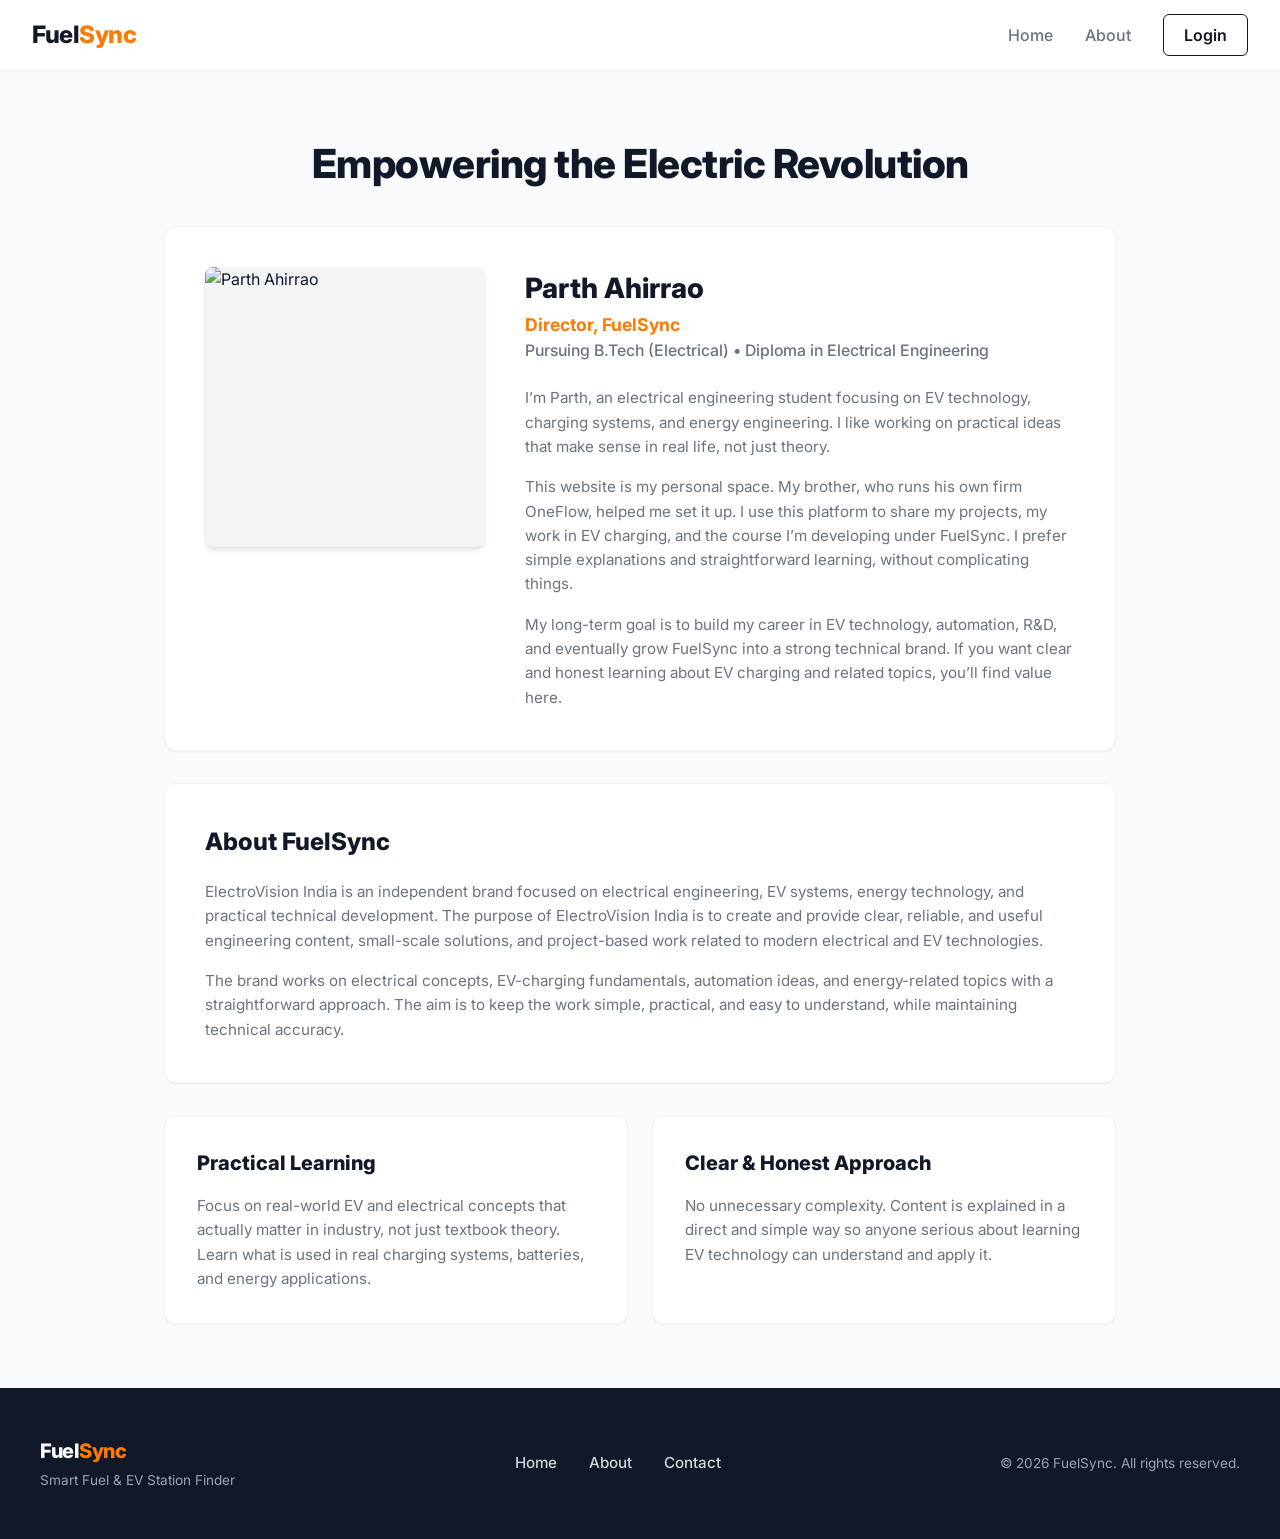
==== about.html @ 64809187 "Add files via upload" ====
<!DOCTYPE html>
<html lang="en">
<head>
  <meta charset="UTF-8" />
  <meta name="viewport" content="width=device-width, initial-scale=1.0" />
  <title>About - FuelSync</title>
  
  <!-- Google Fonts -->
  <link rel="preconnect" href="https://fonts.googleapis.com" />
  <link rel="preconnect" href="https://fonts.gstatic.com" crossorigin />
  <link href="https://fonts.googleapis.com/css2?family=Inter:wght@400;500;600;700;800&display=swap" rel="stylesheet" />
  
  <!-- App Stylesheet -->
  <link rel="stylesheet" href="style.css" />
</head>
<body>

  <!-- NAVBAR -->
  <header class="navbar">
    <div class="logo">Fuel<span>Sync</span></div>
    <nav class="nav-links">
      <a href="index.html">Home</a>
      <a href="about.html" class="active">About</a>
      <a href="#" class="btn-login">Login</a>
    </nav>
  </header>

  <!-- 1. HERO SECTION -->
  <section class="about-hero">
    <h1>Empowering the Electric Revolution</h1>
  </section>

  <main class="about-container">
    
    <!-- 2. FOUNDER SECTION -->
    <section class="about-card founder-section">
      <!-- Founder Image Placeholder -->
      <img src="https://images.unsplash.com/photo-1556157382-97eda2d62296?auto=format&fit=crop&q=80&w=600" alt="Parth Ahirrao" class="founder-image">
      <div class="founder-content">
        <h2>Parth Ahirrao</h2>
        <div class="subtitle">
          Director, FuelSync <br>
          <span style="font-size: 0.9em; font-weight: 500; color: var(--text-muted);">
            Pursuing B.Tech (Electrical) • Diploma in Electrical Engineering
          </span>
        </div>
        
        <p>I’m Parth, an electrical engineering student focusing on EV technology, charging systems, and energy engineering. I like working on practical ideas that make sense in real life, not just theory.</p>
        
        <p>This website is my personal space. My brother, who runs his own firm OneFlow, helped me set it up. I use this platform to share my projects, my work in EV charging, and the course I’m developing under FuelSync. I prefer simple explanations and straightforward learning, without complicating things.</p>
        
        <p>My long-term goal is to build my career in EV technology, automation, R&D, and eventually grow FuelSync into a strong technical brand. If you want clear and honest learning about EV charging and related topics, you’ll find value here.</p>
      </div>
    </section>

    <!-- 3. ABOUT FUELSYNC SECTION -->
    <section class="about-card about-brand">
      <h2>About FuelSync</h2>
      <p>ElectroVision India is an independent brand focused on electrical engineering, EV systems, energy technology, and practical technical development. The purpose of ElectroVision India is to create and provide clear, reliable, and useful engineering content, small-scale solutions, and project-based work related to modern electrical and EV technologies.</p>
      
      <p>The brand works on electrical concepts, EV-charging fundamentals, automation ideas, and energy-related topics with a straightforward approach. The aim is to keep the work simple, practical, and easy to understand, while maintaining technical accuracy.</p>
    </section>

    <!-- 4. VALUE SECTION -->
    <section class="values-section">
      <div class="value-card">
        <h3>Practical Learning</h3>
        <p>Focus on real-world EV and electrical concepts that actually matter in industry, not just textbook theory. Learn what is used in real charging systems, batteries, and energy applications.</p>
      </div>
      <div class="value-card">
        <h3>Clear & Honest Approach</h3>
        <p>No unnecessary complexity. Content is explained in a direct and simple way so anyone serious about learning EV technology can understand and apply it.</p>
      </div>
    </section>

  </main>

  <!-- FOOTER SECTION -->
  <footer class="app-footer">
    <div class="footer-content">
      <div class="footer-left">
        <h4>Fuel<span>Sync</span></h4>
        <p>Smart Fuel & EV Station Finder</p>
      </div>
      <div class="footer-center">
        <a href="index.html">Home</a>
        <a href="about.html">About</a>
        <a href="#">Contact</a>
      </div>
      <div class="footer-right">
        <p>&copy; 2026 FuelSync. All rights reserved.</p>
      </div>
    </div>
  </footer>

</body>
</html>
---- style.css ----
/* ABOUT PAGE STYLES */
.about-hero {
  text-align: center;
  padding: 4rem 1.5rem 2rem;
}

.about-hero h1 {
  font-size: 2.5rem;
  font-weight: 800;
  color: var(--text-dark);
  letter-spacing: -0.5px;
}

.about-container {
  max-width: 1000px;
  margin: 0 auto;
  padding: 0 1.5rem 4rem;
  display: flex;
  flex-direction: column;
  gap: 2rem;
}

.about-card {
  background-color: var(--white);
  padding: 2.5rem;
  border-radius: var(--radius-lg);
  box-shadow: var(--shadow-sm);
  border: 1px solid var(--bg-gray);
  transition: transform 0.2s, box-shadow 0.2s;
}

.about-card:hover {
  transform: translateY(-2px);
  box-shadow: var(--shadow-md);
}

.founder-section {
  display: flex;
  gap: 2.5rem;
  align-items: flex-start;
}

.founder-image {
  flex-shrink: 0;
  width: 280px;
  height: 280px;
  border-radius: var(--radius-md);
  object-fit: cover;
  background-color: var(--bg-gray);
  box-shadow: var(--shadow-md);
}

.founder-content {
  flex: 1;
}

.founder-content h2 {
  font-size: 1.75rem;
  font-weight: 800;
  color: var(--text-dark);
  margin-bottom: 0.25rem;
}

.founder-content .subtitle {
  font-size: 1.1rem;
  color: var(--primary);
  font-weight: 700;
  margin-bottom: 1.5rem;
  line-height: 1.4;
}

.founder-content p {
  color: var(--text-muted);
  margin-bottom: 1rem;
  font-size: 0.95rem;
  line-height: 1.6;
}

.founder-content p:last-child {
  margin-bottom: 0;
}

.about-brand h2 {
  font-size: 1.5rem;
  font-weight: 800;
  margin-bottom: 1.25rem;
  color: var(--text-dark);
}

.about-brand p {
  color: var(--text-muted);
  margin-bottom: 1rem;
  font-size: 0.95rem;
  line-height: 1.6;
}

.about-brand p:last-child {
  margin-bottom: 0;
}

.values-section {
  display: grid;
  grid-template-columns: 1fr 1fr;
  gap: 1.5rem;
}

.value-card {
  background-color: var(--white);
  padding: 2rem;
  border-radius: var(--radius-lg);
  box-shadow: var(--shadow-sm);
  border: 1px solid var(--bg-gray);
  display: flex;
  flex-direction: column;
  transition: transform 0.2s, box-shadow 0.2s;
}

.value-card:hover {
  transform: translateY(-4px);
  box-shadow: var(--shadow-md);
}

.value-card h3 {
  font-size: 1.25rem;
  font-weight: 800;
  margin-bottom: 1rem;
  color: var(--text-dark);
}

.value-card p {
  color: var(--text-muted);
  font-size: 0.95rem;
  line-height: 1.6;
}

@media (max-width: 768px) {
  .founder-section {
    flex-direction: column;
    align-items: center;
    text-align: center;
  }

  .founder-image {
    width: 220px;
    height: 220px;
  }

  .values-section {
    grid-template-columns: 1fr;
  }

  .about-hero h1 {
    font-size: 2rem;
  }
}

/* DESIGN SYSTEM */
:root {
  /* Colors */
  --primary: #ff7a00;
  --primary-hover: #e56d00;
  --secondary: #4CAF50;
  /* Light Green */
  --bg-light: #f9fafb;
  --bg-gray: #f3f4f6;
  --white: #ffffff;
  --text-dark: #111827;
  --text-muted: #6b7280;

  /* Filter specific colors */
  --ev-color: #4CAF50;
  --petrol-color: #ef4444;
  /* red for petrol */
  --cng-color: #3b82f6;
  /* blue for cng */

  /* Shadows */
  --shadow-sm: 0 1px 2px rgba(0, 0, 0, 0.05);
  --shadow-md: 0 4px 6px -1px rgba(0, 0, 0, 0.1), 0 2px 4px -1px rgba(0, 0, 0, 0.06);
  --shadow-lg: 0 10px 15px -3px rgba(0, 0, 0, 0.1), 0 4px 6px -2px rgba(0, 0, 0, 0.05);

  /* Radii */
  --radius-sm: 6px;
  --radius-md: 8px;
  --radius-lg: 12px;
  --radius-full: 9999px;

  /* Font */
  --font-main: 'Inter', sans-serif;
}

/* RESET */
* {
  margin: 0;
  padding: 0;
  box-sizing: border-box;
}

body {
  font-family: var(--font-main);
  background-color: var(--bg-light);
  color: var(--text-dark);
  line-height: 1.5;
  -webkit-font-smoothing: antialiased;
}

button {
  cursor: pointer;
  border: none;
  font-family: inherit;
}

a {
  text-decoration: none;
  color: inherit;
}

/* 1. NAVBAR */
.navbar {
  display: flex;
  justify-content: space-between;
  align-items: center;
  height: 70px;
  background-color: var(--white);
  padding: 0 2rem;
  box-shadow: var(--shadow-sm);
  position: sticky;
  top: 0;
  z-index: 1000;
}

.logo {
  font-size: 1.5rem;
  font-weight: 800;
  letter-spacing: -0.5px;
}

.logo span {
  color: var(--primary);
}

.nav-links {
  display: flex;
  align-items: center;
  gap: 2rem;
}

.nav-links a:not(.btn-login) {
  font-weight: 500;
  color: var(--text-muted);
  transition: color 0.2s;
}

.nav-links a:not(.btn-login):hover {
  color: var(--text-dark);
}

.btn-login {
  background-color: var(--white);
  color: var(--text-dark);
  border: 1.5px solid var(--text-dark);
  padding: 0.5rem 1.25rem;
  border-radius: var(--radius-sm);
  font-weight: 600;
  transition: all 0.2s;
}

.btn-login:hover {
  background-color: var(--text-dark);
  color: var(--white);
}

/* 2. AD BANNER SECTION */
.ad-banner {
  width: 100%;
  height: 90px;
  background-color: var(--bg-gray);
  background-image: radial-gradient(var(--text-muted) 0.5px, transparent 0.5px);
  background-size: 10px 10px;
  display: flex;
  align-items: center;
  justify-content: center;
}

.ad-content {
  background-color: rgba(255, 255, 255, 0.85);
  backdrop-filter: blur(4px);
  padding: 0.5rem 1rem;
  border-radius: var(--radius-sm);
  font-size: 0.875rem;
  font-weight: 600;
  color: var(--text-muted);
  box-shadow: var(--shadow-sm);
}

/* 3. MAIN MAP SECTION */
.map-section {
  width: 100%;
  padding: 1.5rem;
  display: flex;
  justify-content: center;
}

.map-wrapper {
  position: relative;
  width: 100%;
  max-width: 1200px;
  height: 60vh;
  min-height: 400px;
  border-radius: var(--radius-lg);
  overflow: hidden;
  box-shadow: var(--shadow-md);
  background: var(--bg-gray);
}

.map-container {
  width: 100%;
  height: 100%;
  z-index: 1;
}

/* Map Loader */
.map-loader {
  position: absolute;
  inset: 0;
  background-color: rgba(255, 255, 255, 0.9);
  z-index: 1000;
  display: flex;
  align-items: center;
  justify-content: center;
  transition: opacity 0.3s;
}

.map-loader.hidden {
  opacity: 0;
  pointer-events: none;
}

.spinner {
  width: 40px;
  height: 40px;
  border: 4px solid var(--bg-gray);
  border-top-color: var(--primary);
  border-radius: 50%;
  animation: spinner 0.8s linear infinite;
}

@keyframes spinner {
  to {
    transform: rotate(360deg);
  }
}

/* Locate Button */
.locate-btn {
  position: absolute;
  top: 1.5rem;
  right: 1.5rem;
  z-index: 1000;
  background-color: rgba(255, 255, 255, 0.9);
  backdrop-filter: blur(8px);
  border: 1px solid #d1d5db;
  width: 44px;
  height: 44px;
  border-radius: var(--radius-md);
  display: flex;
  align-items: center;
  justify-content: center;
  box-shadow: var(--shadow-md);
  color: var(--text-dark);
  transition: all 0.2s;
  cursor: pointer;
}

.locate-btn:hover {
  border-color: var(--primary);
  color: var(--primary);
  background-color: #fffaf5;
}

.locate-btn svg {
  transition: transform 0.2s;
}

.locate-btn:hover svg {
  transform: scale(1.1);
}

/* User Marker */
.user-marker {
  width: 20px;
  height: 20px;
  background-color: #3b82f6;
  /* Blue dot */
  border: 3px solid var(--white);
  border-radius: 50%;
  box-shadow: 0 0 0 2px rgba(59, 130, 246, 0.4), 0 4px 6px rgba(0, 0, 0, 0.3);
}

/* Toast Notification */
.toast-notification {
  position: absolute;
  top: 1.5rem;
  left: 50%;
  transform: translateX(-50%) translateY(-20px);
  z-index: 1001;
  background-color: #1f2937;
  color: var(--white);
  padding: 0.6rem 1.25rem;
  border-radius: var(--radius-full);
  font-size: 0.875rem;
  font-weight: 500;
  box-shadow: var(--shadow-md);
  opacity: 0;
  pointer-events: none;
  transition: opacity 0.3s, transform 0.3s;
}

.toast-notification.show {
  opacity: 1;
  transform: translateX(-50%) translateY(0);
}

/* 4. MAP CONTROLS */
.map-controls {
  position: absolute;
  bottom: 1.5rem;
  right: 1.5rem;
  background-color: rgba(255, 255, 255, 0.9);
  backdrop-filter: blur(8px);
  padding: 0.75rem;
  border-radius: var(--radius-md);
  box-shadow: var(--shadow-lg);
  z-index: 1000;
  display: flex;
  flex-direction: column;
  gap: 0.5rem;
}

.filter-btn {
  background-color: var(--white);
  border: 1px solid #d1d5db;
  padding: 0.5rem 1rem;
  border-radius: var(--radius-sm);
  font-size: 0.875rem;
  font-weight: 600;
  color: var(--text-muted);
  transition: all 0.2s;
  text-align: center;
}

.filter-btn:hover {
  border-color: var(--primary);
  color: var(--text-dark);
  background-color: #fffaf5;
}

.filter-btn.active {
  background-color: var(--primary);
  color: var(--white);
  border-color: var(--primary);
}

.filter-btn[data-type="EV"].active {
  background-color: var(--secondary);
  border-color: var(--secondary);
}

.filter-btn[data-type="petrol"].active {
  background-color: var(--petrol-color);
  border-color: var(--petrol-color);
}

.filter-btn[data-type="CNG"].active {
  background-color: var(--cng-color);
  border-color: var(--cng-color);
}

/* 5. ACTION BAR */
.action-bar {
  width: 100%;
  height: 80px;
  background-color: var(--white);
  display: flex;
  align-items: center;
  justify-content: center;
  box-shadow: 0 -1px 3px rgba(0, 0, 0, 0.03), 0 1px 2px rgba(0, 0, 0, 0.05);
  margin-bottom: 3rem;
  border-top: 1px solid var(--bg-gray);
  border-bottom: 1px solid var(--bg-gray);
}

.btn-plan-trip {
  background-color: var(--primary);
  color: var(--white);
  padding: 0.75rem 2.5rem;
  font-size: 1rem;
  font-weight: 700;
  border-radius: var(--radius-full);
  box-shadow: 0 4px 10px rgba(255, 122, 0, 0.25);
  transition: transform 0.2s, box-shadow 0.2s, background-color 0.2s;
}

.btn-plan-trip:hover {
  background-color: var(--primary-hover);
  transform: translateY(-2px);
  box-shadow: 0 6px 14px rgba(255, 122, 0, 0.35);
}

/* 6. FEATURE CARDS */
.features-section {
  padding: 0 1.5rem 4rem;
}

.feature-cards {
  display: grid;
  grid-template-columns: repeat(auto-fit, minmax(280px, 1fr));
  gap: 1.5rem;
  max-width: 1200px;
  margin: 0 auto;
}

.card {
  background-color: var(--white);
  padding: 2rem 1.5rem;
  border-radius: var(--radius-lg);
  box-shadow: var(--shadow-sm);
  text-align: center;
  transition: transform 0.2s, box-shadow 0.2s;
  border: 1px solid var(--bg-gray);
}

.card:hover {
  transform: translateY(-4px);
  box-shadow: var(--shadow-lg);
}

.card-icon {
  margin-bottom: 1rem;
  color: var(--primary);
  display: flex;
  justify-content: center;
  align-items: center;
  height: 48px;
}

.card h3 {
  font-size: 1.125rem;
  font-weight: 700;
  margin-bottom: 0.5rem;
  color: var(--text-dark);
}

.card p {
  font-size: 0.9375rem;
  color: var(--text-muted);
}

/* LEAFLET POPUP AND MARKER OVERRIDES */
.custom-marker {
  width: 32px;
  height: 32px;
  border-radius: 50% 50% 50% 0;
  /* Tear-drop pin shape */
  transform: rotate(-45deg);
  border: 3px solid var(--white);
  box-shadow: 0 2px 6px rgba(0, 0, 0, 0.3);
  transition: transform 0.2s;
}

.custom-marker:hover {
  transform: rotate(-45deg) scale(1.15);
}

.marker-ev {
  background-color: var(--secondary);
}

.marker-petrol {
  background-color: var(--petrol-color);
}

.marker-cng {
  background-color: var(--cng-color);
}

.leaflet-popup-content-wrapper {
  border-radius: var(--radius-md) !important;
  box-shadow: var(--shadow-lg) !important;
  padding: 0 !important;
  overflow: hidden;
}

.leaflet-popup-content {
  margin: 0 !important;
  width: auto !important;
}

.station-popup {
  padding: 1.25rem;
  font-family: var(--font-main);
  text-align: center;
  min-width: 200px;
}

.popup-name {
  font-weight: 700;
  font-size: 1rem;
  color: var(--text-dark);
  margin-bottom: 0.75rem;
}

.popup-badge {
  display: inline-block;
  padding: 0.25rem 0.6rem;
  border-radius: var(--radius-full);
  font-size: 0.75rem;
  font-weight: 600;
  color: var(--white);
  margin: 0 0.25rem 0.5rem;
}

.popup-badge.EV {
  background-color: var(--secondary);
}

.popup-badge.petrol {
  background-color: var(--petrol-color);
}

.popup-badge.CNG {
  background-color: var(--cng-color);
}

.popup-nav-btn {
  display: block;
  width: 100%;
  margin-top: 0.5rem;
  background-color: var(--primary);
  color: var(--white);
  border: none;
  padding: 0.6rem;
  border-radius: var(--radius-md);
  font-weight: 600;
  font-size: 0.875rem;
  cursor: pointer;
  transition: background-color 0.2s;
  font-family: var(--font-main);
}

.popup-nav-btn:hover {
  background-color: var(--primary-hover);
}

/* 7. THANK YOU SECTION */
.thank-you-section {
  width: 100%;
  padding: 60px 2rem;
  background: linear-gradient(to bottom, var(--white) 0%, #fff6ef 100%);
  display: flex;
  justify-content: center;
  align-items: center;
  text-align: center;
}

.thank-you-content h2 {
  font-family: 'Georgia', 'Times New Roman', serif;
  font-size: 3.5rem;
  color: var(--primary);
  font-weight: 700;
  letter-spacing: 1px;
  margin-bottom: 0.5rem;
}

.thank-you-content p {
  font-size: 1rem;
  color: var(--text-muted);
  font-weight: 500;
}

/* 8. FOOTER SECTION */
.app-footer {
  width: 100%;
  background-color: var(--text-dark);
  padding: 3rem 2rem;
  color: #d1d5db;
}

.footer-content {
  max-width: 1200px;
  margin: 0 auto;
  display: flex;
  justify-content: space-between;
  align-items: center;
  flex-wrap: wrap;
  gap: 2rem;
}

.footer-left h4 {
  font-size: 1.25rem;
  font-weight: 800;
  color: var(--white);
  margin-bottom: 0.25rem;
  letter-spacing: -0.5px;
}

.footer-left h4 span {
  color: var(--primary);
}

.footer-left p {
  font-size: 0.85rem;
  color: #9ca3af;
}

.footer-center {
  display: flex;
  gap: 2rem;
}

.footer-center a {
  color: #d1d5db;
  font-size: 0.95rem;
  font-weight: 500;
  transition: color 0.2s;
}

.footer-center a:hover {
  color: var(--white);
}

.footer-right p {
  font-size: 0.85rem;
  color: #9ca3af;
}

/* RESPONSIVE */
@media (max-width: 768px) {
  .navbar {
    padding: 0 1rem;
  }

  .nav-links {
    gap: 1rem;
  }

  .nav-links a:not(.btn-login) {
    display: none;
  }

  .map-wrapper {
    height: 55vh;
    border-radius: var(--radius-md);
  }

  .map-section {
    padding: 1rem;
  }

  .action-bar {
    margin-bottom: 2rem;
  }

  .features-section {
    padding: 0 1rem 3rem;
  }

  .thank-you-content h2 {
    font-size: 2.5rem;
  }

  .footer-content {
    flex-direction: column;
    text-align: center;
    gap: 1.5rem;
  }

  .footer-center {
    gap: 1.5rem;
    justify-content: center;
  }
}

/* MODAL STYLES */
.modal-overlay {
  position: fixed;
  inset: 0;
  background-color: rgba(0, 0, 0, 0.5);
  z-index: 2000;
  display: flex;
  align-items: center;
  justify-content: center;
  opacity: 1;
  transition: opacity 0.3s;
}

.modal-overlay.hidden {
  opacity: 0;
  pointer-events: none;
}

.modal-content {
  background-color: var(--white);
  width: 90%;
  max-width: 500px;
  border-radius: var(--radius-lg);
  box-shadow: var(--shadow-lg);
  overflow: hidden;
  transform: translateY(0);
  transition: transform 0.3s;
}

.modal-overlay.hidden .modal-content {
  transform: translateY(-20px);
}

.modal-header {
  display: flex;
  justify-content: space-between;
  align-items: center;
  padding: 1.25rem 1.5rem;
  border-bottom: 1px solid var(--bg-gray);
}

.modal-header h2 {
  font-size: 1.25rem;
  font-weight: 700;
  color: var(--text-dark);
}

.close-btn {
  background: none;
  font-size: 1.5rem;
  color: var(--text-muted);
  transition: color 0.2s;
  border: none;
  cursor: pointer;
}

.close-btn:hover {
  color: var(--text-dark);
}

.modal-body {
  padding: 1.5rem;
  display: flex;
  flex-direction: column;
  gap: 1.25rem;
}

.form-group label {
  display: block;
  font-weight: 600;
  margin-bottom: 0.5rem;
  color: var(--text-dark);
  font-size: 0.95rem;
}

.service-options,
.start-options {
  display: flex;
  gap: 1rem;
}

.service-options label,
.start-options label {
  font-weight: 500;
  color: var(--text-muted);
  display: flex;
  align-items: center;
  gap: 0.25rem;
  cursor: pointer;
  margin-bottom: 0;
}

.trip-input {
  width: 100%;
  padding: 0.75rem;
  border: 1px solid #d1d5db;
  border-radius: var(--radius-sm);
  font-size: 0.95rem;
  font-family: inherit;
  transition: border-color 0.2s;
}

.trip-input:focus {
  outline: none;
  border-color: var(--primary);
}

.trip-input.hidden {
  display: none;
}

.submit-btn {
  width: 100%;
  border-radius: var(--radius-sm);
  padding: 0.75rem;
}

/* AUTH SECTION STYLES */
#authSection {
  display: flex;
  align-items: center;
  gap: 10px;
}

#profileBox {
  display: flex;
  align-items: center;
  gap: 8px;
  cursor: pointer;
  position: relative;
}

#userPhoto {
  width: 32px;
  height: 32px;
  border-radius: 50%;
}

#dropdownMenu {
  position: absolute;
  top: 40px;
  right: 0;
  background: white;
  border-radius: 8px;
  padding: 8px;
  box-shadow: 0 2px 10px rgba(0, 0, 0, 0.2);
}
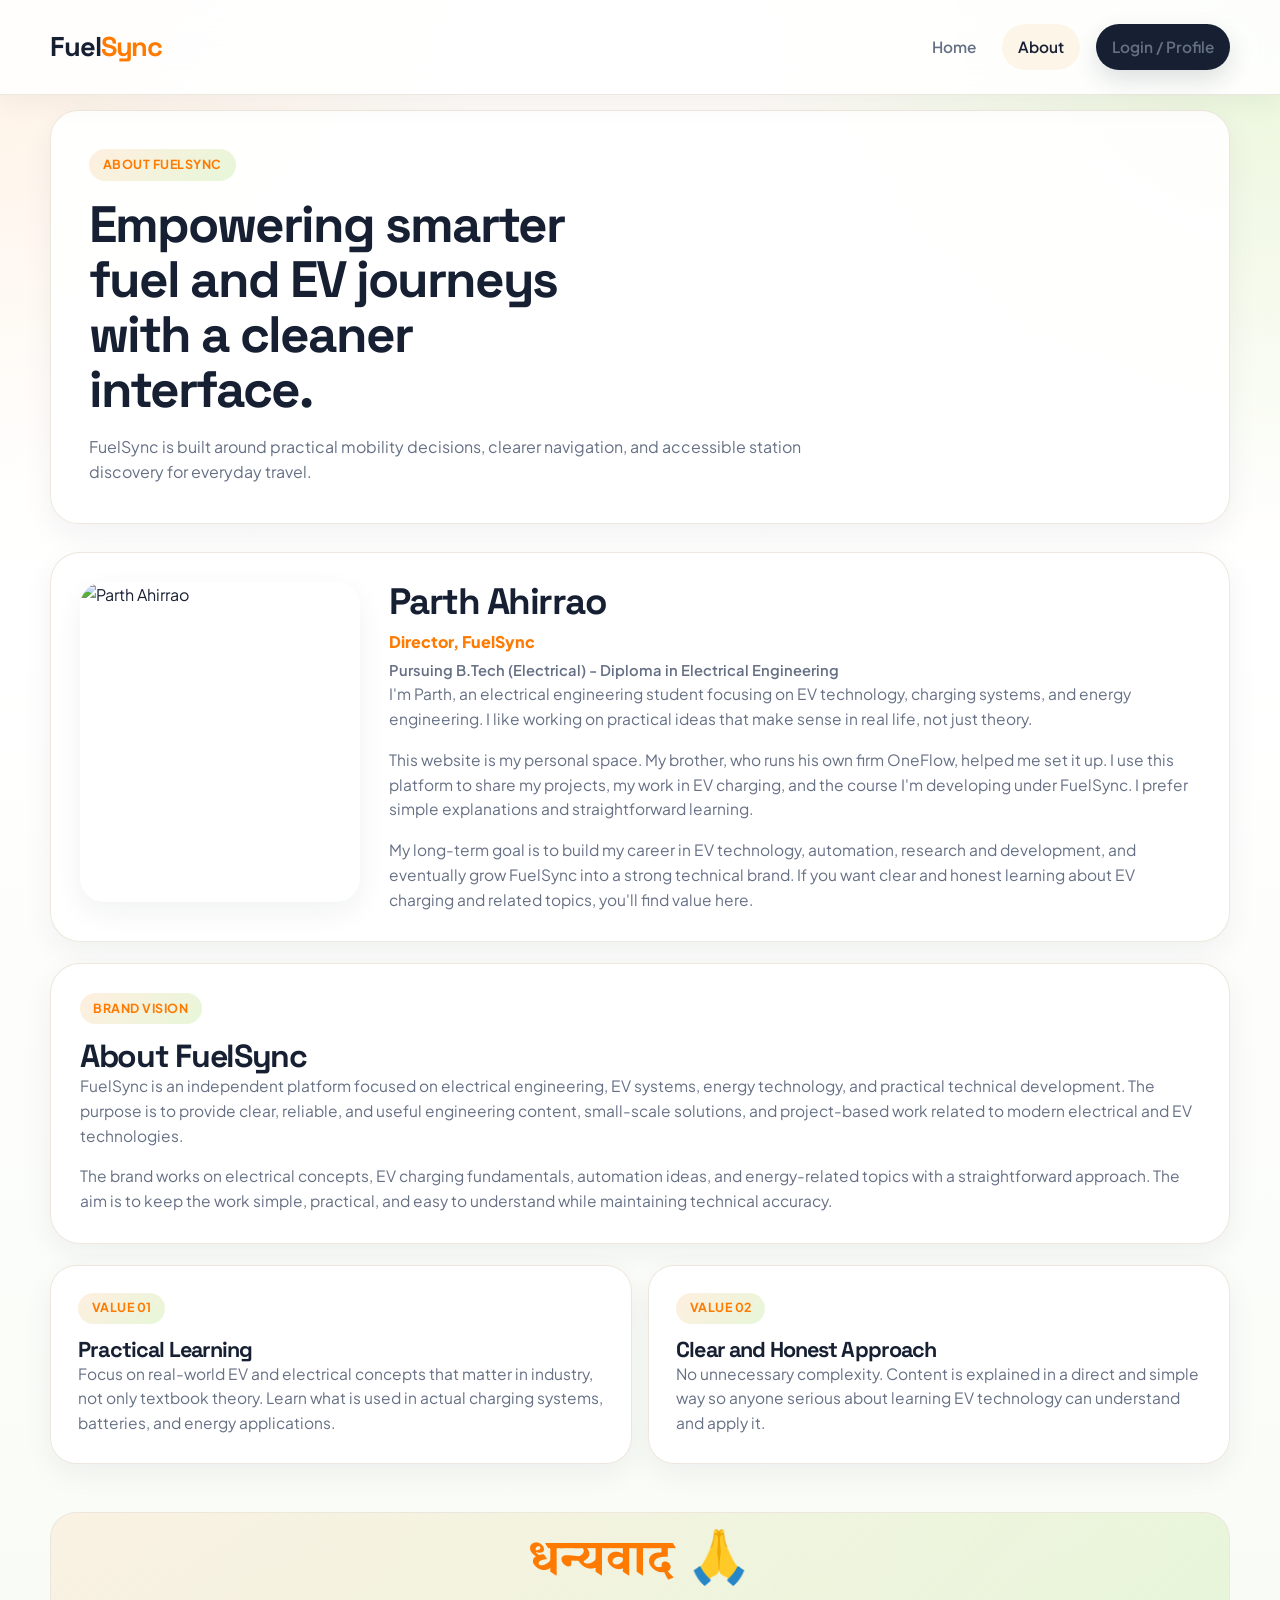
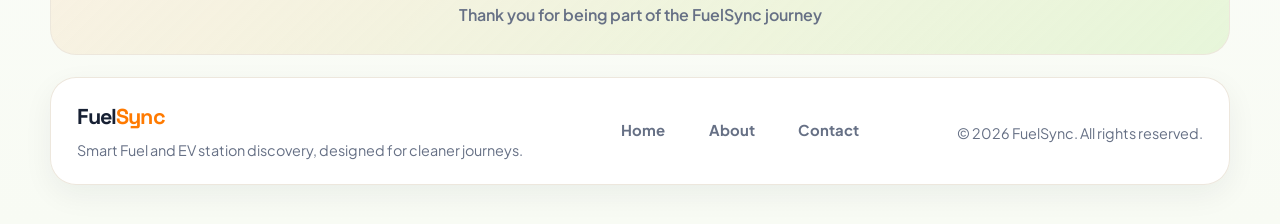
==== commit 7eb2353e: "Add files via upload" ====
--- a/about.html
+++ b/about.html
@@ -4,94 +4,99 @@
   <meta charset="UTF-8" />
   <meta name="viewport" content="width=device-width, initial-scale=1.0" />
   <title>About - FuelSync</title>
-  
-  <!-- Google Fonts -->
+
   <link rel="preconnect" href="https://fonts.googleapis.com" />
   <link rel="preconnect" href="https://fonts.gstatic.com" crossorigin />
-  <link href="https://fonts.googleapis.com/css2?family=Inter:wght@400;500;600;700;800&display=swap" rel="stylesheet" />
-  
-  <!-- App Stylesheet -->
+  <link href="https://fonts.googleapis.com/css2?family=Noto+Serif+Devanagari:wght@700&family=Plus+Jakarta+Sans:wght@400;500;600;700;800&family=Space+Grotesk:wght@500;700&display=swap" rel="stylesheet" />
   <link rel="stylesheet" href="style.css" />
 </head>
-<body>
+<body class="about-page">
+  <header class="navbar">
+    <div class="nav-shell page-shell">
+      <a href="index.html" class="logo">Fuel<span>Sync</span></a>
 
-  <!-- NAVBAR -->
-  <header class="navbar">
-    <div class="logo">Fuel<span>Sync</span></div>
-    <nav class="nav-links">
-      <a href="index.html">Home</a>
-      <a href="about.html" class="active">About</a>
-      <a href="#" class="btn-login">Login</a>
-    </nav>
+      <nav class="nav-links" aria-label="Primary navigation">
+        <a href="index.html">Home</a>
+        <a href="about.html" class="active">About</a>
+        <a href="index.html" class="btn-login nav-login-link">Login / Profile</a>
+      </nav>
+    </div>
   </header>
 
-  <!-- 1. HERO SECTION -->
   <section class="about-hero">
-    <h1>Empowering the Electric Revolution</h1>
+    <div class="page-shell">
+      <div class="about-hero-card">
+        <span class="section-tag">About FuelSync</span>
+        <h1>Empowering smarter fuel and EV journeys with a cleaner interface.</h1>
+        <p>FuelSync is built around practical mobility decisions, clearer navigation, and accessible station discovery for everyday travel.</p>
+      </div>
+    </div>
   </section>
 
-  <main class="about-container">
-    
-    <!-- 2. FOUNDER SECTION -->
+  <main class="about-container page-shell">
     <section class="about-card founder-section">
-      <!-- Founder Image Placeholder -->
-      <img src="https://images.unsplash.com/photo-1556157382-97eda2d62296?auto=format&fit=crop&q=80&w=600" alt="Parth Ahirrao" class="founder-image">
+      <img src="https://images.unsplash.com/photo-1556157382-97eda2d62296?auto=format&fit=crop&q=80&w=600" alt="Parth Ahirrao" class="founder-image" />
+
       <div class="founder-content">
         <h2>Parth Ahirrao</h2>
+
         <div class="subtitle">
-          Director, FuelSync <br>
-          <span style="font-size: 0.9em; font-weight: 500; color: var(--text-muted);">
-            Pursuing B.Tech (Electrical) • Diploma in Electrical Engineering
-          </span>
+          Director, FuelSync
+          <span>Pursuing B.Tech (Electrical) - Diploma in Electrical Engineering</span>
         </div>
-        
-        <p>I’m Parth, an electrical engineering student focusing on EV technology, charging systems, and energy engineering. I like working on practical ideas that make sense in real life, not just theory.</p>
-        
-        <p>This website is my personal space. My brother, who runs his own firm OneFlow, helped me set it up. I use this platform to share my projects, my work in EV charging, and the course I’m developing under FuelSync. I prefer simple explanations and straightforward learning, without complicating things.</p>
-        
-        <p>My long-term goal is to build my career in EV technology, automation, R&D, and eventually grow FuelSync into a strong technical brand. If you want clear and honest learning about EV charging and related topics, you’ll find value here.</p>
+
+        <p>I'm Parth, an electrical engineering student focusing on EV technology, charging systems, and energy engineering. I like working on practical ideas that make sense in real life, not just theory.</p>
+        <p>This website is my personal space. My brother, who runs his own firm OneFlow, helped me set it up. I use this platform to share my projects, my work in EV charging, and the course I'm developing under FuelSync. I prefer simple explanations and straightforward learning.</p>
+        <p>My long-term goal is to build my career in EV technology, automation, research and development, and eventually grow FuelSync into a strong technical brand. If you want clear and honest learning about EV charging and related topics, you'll find value here.</p>
       </div>
     </section>
 
-    <!-- 3. ABOUT FUELSYNC SECTION -->
     <section class="about-card about-brand">
+      <span class="section-tag">Brand Vision</span>
       <h2>About FuelSync</h2>
-      <p>ElectroVision India is an independent brand focused on electrical engineering, EV systems, energy technology, and practical technical development. The purpose of ElectroVision India is to create and provide clear, reliable, and useful engineering content, small-scale solutions, and project-based work related to modern electrical and EV technologies.</p>
-      
-      <p>The brand works on electrical concepts, EV-charging fundamentals, automation ideas, and energy-related topics with a straightforward approach. The aim is to keep the work simple, practical, and easy to understand, while maintaining technical accuracy.</p>
+      <p>FuelSync is an independent platform focused on electrical engineering, EV systems, energy technology, and practical technical development. The purpose is to provide clear, reliable, and useful engineering content, small-scale solutions, and project-based work related to modern electrical and EV technologies.</p>
+      <p>The brand works on electrical concepts, EV charging fundamentals, automation ideas, and energy-related topics with a straightforward approach. The aim is to keep the work simple, practical, and easy to understand while maintaining technical accuracy.</p>
     </section>
 
-    <!-- 4. VALUE SECTION -->
     <section class="values-section">
       <div class="value-card">
+        <span class="section-tag">Value 01</span>
         <h3>Practical Learning</h3>
-        <p>Focus on real-world EV and electrical concepts that actually matter in industry, not just textbook theory. Learn what is used in real charging systems, batteries, and energy applications.</p>
+        <p>Focus on real-world EV and electrical concepts that matter in industry, not only textbook theory. Learn what is used in actual charging systems, batteries, and energy applications.</p>
       </div>
+
       <div class="value-card">
-        <h3>Clear & Honest Approach</h3>
+        <span class="section-tag">Value 02</span>
+        <h3>Clear and Honest Approach</h3>
         <p>No unnecessary complexity. Content is explained in a direct and simple way so anyone serious about learning EV technology can understand and apply it.</p>
       </div>
     </section>
-
   </main>
 
-  <!-- FOOTER SECTION -->
+  <section class="thank-you-section thank-you-compact">
+    <div class="thank-you-content">
+      <h2>&#2343;&#2344;&#2381;&#2351;&#2357;&#2366;&#2342; &#128591;</h2>
+      <p>Thank you for being part of the FuelSync journey</p>
+    </div>
+  </section>
+
   <footer class="app-footer">
-    <div class="footer-content">
+    <div class="footer-content page-shell">
       <div class="footer-left">
         <h4>Fuel<span>Sync</span></h4>
-        <p>Smart Fuel & EV Station Finder</p>
+        <p>Smart Fuel and EV station discovery, designed for cleaner journeys.</p>
       </div>
+
       <div class="footer-center">
         <a href="index.html">Home</a>
         <a href="about.html">About</a>
         <a href="#">Contact</a>
       </div>
+
       <div class="footer-right">
         <p>&copy; 2026 FuelSync. All rights reserved.</p>
       </div>
     </div>
   </footer>
-
 </body>
 </html>
--- a/style.css
+++ b/style.css
@@ -1,238 +1,128 @@
-/* ABOUT PAGE STYLES */
-.about-hero {
-  text-align: center;
-  padding: 4rem 1.5rem 2rem;
-}
-
-.about-hero h1 {
-  font-size: 2.5rem;
-  font-weight: 800;
-  color: var(--text-dark);
-  letter-spacing: -0.5px;
-}
-
-.about-container {
-  max-width: 1000px;
-  margin: 0 auto;
-  padding: 0 1.5rem 4rem;
-  display: flex;
-  flex-direction: column;
-  gap: 2rem;
-}
-
-.about-card {
-  background-color: var(--white);
-  padding: 2.5rem;
-  border-radius: var(--radius-lg);
-  box-shadow: var(--shadow-sm);
-  border: 1px solid var(--bg-gray);
-  transition: transform 0.2s, box-shadow 0.2s;
-}
-
-.about-card:hover {
-  transform: translateY(-2px);
-  box-shadow: var(--shadow-md);
-}
-
-.founder-section {
-  display: flex;
-  gap: 2.5rem;
-  align-items: flex-start;
-}
-
-.founder-image {
-  flex-shrink: 0;
-  width: 280px;
-  height: 280px;
-  border-radius: var(--radius-md);
-  object-fit: cover;
-  background-color: var(--bg-gray);
-  box-shadow: var(--shadow-md);
-}
-
-.founder-content {
-  flex: 1;
-}
-
-.founder-content h2 {
-  font-size: 1.75rem;
-  font-weight: 800;
-  color: var(--text-dark);
-  margin-bottom: 0.25rem;
-}
-
-.founder-content .subtitle {
-  font-size: 1.1rem;
-  color: var(--primary);
-  font-weight: 700;
-  margin-bottom: 1.5rem;
-  line-height: 1.4;
-}
-
-.founder-content p {
-  color: var(--text-muted);
-  margin-bottom: 1rem;
-  font-size: 0.95rem;
-  line-height: 1.6;
-}
-
-.founder-content p:last-child {
-  margin-bottom: 0;
-}
-
-.about-brand h2 {
-  font-size: 1.5rem;
-  font-weight: 800;
-  margin-bottom: 1.25rem;
-  color: var(--text-dark);
-}
-
-.about-brand p {
-  color: var(--text-muted);
-  margin-bottom: 1rem;
-  font-size: 0.95rem;
-  line-height: 1.6;
-}
-
-.about-brand p:last-child {
-  margin-bottom: 0;
-}
-
-.values-section {
-  display: grid;
-  grid-template-columns: 1fr 1fr;
-  gap: 1.5rem;
-}
-
-.value-card {
-  background-color: var(--white);
-  padding: 2rem;
-  border-radius: var(--radius-lg);
-  box-shadow: var(--shadow-sm);
-  border: 1px solid var(--bg-gray);
-  display: flex;
-  flex-direction: column;
-  transition: transform 0.2s, box-shadow 0.2s;
-}
-
-.value-card:hover {
-  transform: translateY(-4px);
-  box-shadow: var(--shadow-md);
-}
-
-.value-card h3 {
-  font-size: 1.25rem;
-  font-weight: 800;
-  margin-bottom: 1rem;
-  color: var(--text-dark);
-}
-
-.value-card p {
-  color: var(--text-muted);
-  font-size: 0.95rem;
-  line-height: 1.6;
-}
-
-@media (max-width: 768px) {
-  .founder-section {
-    flex-direction: column;
-    align-items: center;
-    text-align: center;
-  }
-
-  .founder-image {
-    width: 220px;
-    height: 220px;
-  }
-
-  .values-section {
-    grid-template-columns: 1fr;
-  }
-
-  .about-hero h1 {
-    font-size: 2rem;
-  }
-}
-
-/* DESIGN SYSTEM */
 :root {
-  /* Colors */
   --primary: #ff7a00;
-  --primary-hover: #e56d00;
-  --secondary: #4CAF50;
-  /* Light Green */
-  --bg-light: #f9fafb;
-  --bg-gray: #f3f4f6;
-  --white: #ffffff;
-  --text-dark: #111827;
-  --text-muted: #6b7280;
-
-  /* Filter specific colors */
-  --ev-color: #4CAF50;
+  --primary-hover: #e86d00;
+  --primary-soft: #fff1e2;
+  --secondary: #cfeeb3;
+  --secondary-strong: #71b34a;
+  --secondary-soft: #f3faea;
+  --bg-light: #fffdfa;
+  --bg-muted: #f7f8f2;
+  --surface: #ffffff;
+  --surface-alt: #fffaf4;
+  --border: #ece6dc;
+  --border-strong: #ddd3c4;
+  --text-dark: #172033;
+  --text-muted: #667085;
+  --text-soft: #8c94a6;
   --petrol-color: #ef4444;
-  /* red for petrol */
-  --cng-color: #3b82f6;
-  /* blue for cng */
-
-  /* Shadows */
-  --shadow-sm: 0 1px 2px rgba(0, 0, 0, 0.05);
-  --shadow-md: 0 4px 6px -1px rgba(0, 0, 0, 0.1), 0 2px 4px -1px rgba(0, 0, 0, 0.06);
-  --shadow-lg: 0 10px 15px -3px rgba(0, 0, 0, 0.1), 0 4px 6px -2px rgba(0, 0, 0, 0.05);
-
-  /* Radii */
-  --radius-sm: 6px;
-  --radius-md: 8px;
-  --radius-lg: 12px;
-  --radius-full: 9999px;
-
-  /* Font */
-  --font-main: 'Inter', sans-serif;
-}
-
-/* RESET */
+  --cng-color: #2f9cf4;
+  --success: #22a05a;
+  --shadow-sm: 0 10px 30px rgba(23, 32, 51, 0.06);
+  --shadow-md: 0 18px 48px rgba(23, 32, 51, 0.1);
+  --shadow-lg: 0 24px 70px rgba(23, 32, 51, 0.14);
+  --radius-sm: 12px;
+  --radius-md: 20px;
+  --radius-lg: 28px;
+  --radius-pill: 999px;
+  --shell-width: 1180px;
+  --font-body: "Plus Jakarta Sans", sans-serif;
+  --font-display: "Space Grotesk", sans-serif;
+  --font-devanagari: "Noto Serif Devanagari", "Nirmala UI", serif;
+}
+
 * {
   margin: 0;
   padding: 0;
   box-sizing: border-box;
 }
 
+html {
+  scroll-behavior: smooth;
+}
+
 body {
-  font-family: var(--font-main);
-  background-color: var(--bg-light);
-  color: var(--text-dark);
-  line-height: 1.5;
+  min-height: 100vh;
+  font-family: var(--font-body);
+  color: var(--text-dark);
+  background:
+    radial-gradient(circle at top left, rgba(255, 122, 0, 0.08), transparent 22%),
+    radial-gradient(circle at top right, rgba(207, 238, 179, 0.45), transparent 24%),
+    linear-gradient(180deg, #fffcf8 0%, #ffffff 34%, #f8fbf4 100%);
+  line-height: 1.6;
+  padding-top: 94px;
   -webkit-font-smoothing: antialiased;
 }
 
+img {
+  display: block;
+  max-width: 100%;
+}
+
+button,
+input,
+textarea,
+select {
+  font: inherit;
+}
+
 button {
+  border: 0;
+  background: none;
   cursor: pointer;
-  border: none;
-  font-family: inherit;
 }
 
 a {
+  color: inherit;
   text-decoration: none;
-  color: inherit;
-}
-
-/* 1. NAVBAR */
+}
+
+.page-shell {
+  width: min(var(--shell-width), calc(100% - 2rem));
+  margin: 0 auto;
+}
+
+.section-tag {
+  display: inline-flex;
+  align-items: center;
+  gap: 0.45rem;
+  padding: 0.35rem 0.85rem;
+  border-radius: var(--radius-pill);
+  background: linear-gradient(135deg, rgba(255, 122, 0, 0.12), rgba(207, 238, 179, 0.5));
+  color: var(--primary);
+  font-size: 0.78rem;
+  font-weight: 700;
+  letter-spacing: 0.04em;
+  text-transform: uppercase;
+}
+
 .navbar {
-  display: flex;
+  position: fixed;
+  top: 0;
+  right: 0;
+  left: 0;
+  z-index: 1200;
+  background: rgba(255, 255, 255, 0.9);
+  backdrop-filter: blur(18px);
+  border-bottom: 1px solid rgba(236, 230, 220, 0.9);
+  box-shadow: 0 8px 26px rgba(23, 32, 51, 0.05);
+}
+
+.nav-shell {
+  min-height: 94px;
+  display: flex;
+  align-items: center;
   justify-content: space-between;
-  align-items: center;
-  height: 70px;
-  background-color: var(--white);
-  padding: 0 2rem;
-  box-shadow: var(--shadow-sm);
-  position: sticky;
-  top: 0;
-  z-index: 1000;
+  gap: 1.5rem;
 }
 
 .logo {
-  font-size: 1.5rem;
-  font-weight: 800;
-  letter-spacing: -0.5px;
+  display: inline-flex;
+  align-items: center;
+  font-family: var(--font-display);
+  font-size: 1.7rem;
+  font-weight: 700;
+  letter-spacing: -0.04em;
+  color: var(--text-dark);
 }
 
 .logo span {
@@ -242,93 +132,368 @@
 .nav-links {
   display: flex;
   align-items: center;
+  gap: 0.65rem;
+}
+
+.nav-links > a {
+  padding: 0.65rem 1rem;
+  border-radius: var(--radius-pill);
+  color: var(--text-muted);
+  font-size: 0.96rem;
+  font-weight: 600;
+  transition: color 0.2s ease, background-color 0.2s ease, transform 0.2s ease;
+}
+
+.nav-links > a:hover,
+.nav-links > a.active {
+  color: var(--text-dark);
+  background: rgba(255, 122, 0, 0.08);
+}
+
+.btn-login,
+.header-action-btn,
+.filter-btn,
+.btn-plan-trip,
+.popup-nav-btn {
+  transition: transform 0.2s ease, box-shadow 0.2s ease, background-color 0.2s ease, color 0.2s ease, border-color 0.2s ease;
+}
+
+.btn-login {
+  display: inline-flex;
+  align-items: center;
+  justify-content: center;
+  min-height: 44px;
+  padding: 0.72rem 1.2rem;
+  border-radius: var(--radius-pill);
+  background: var(--text-dark);
+  color: #ffffff;
+  font-size: 0.94rem;
+  font-weight: 700;
+  box-shadow: 0 10px 24px rgba(23, 32, 51, 0.14);
+}
+
+.btn-login:hover {
+  transform: translateY(-1px);
+  background: #111827;
+}
+
+.nav-login-link {
+  margin-left: 0.35rem;
+}
+
+#authSection {
+  display: flex;
+  align-items: center;
+  gap: 0.75rem;
+}
+
+#profileBox {
+  position: relative;
+  display: flex;
+  align-items: center;
+  gap: 0.65rem;
+  min-height: 48px;
+  padding: 0.45rem 0.7rem 0.45rem 0.45rem;
+  border-radius: var(--radius-pill);
+  background: rgba(255, 122, 0, 0.08);
+  border: 1px solid rgba(255, 122, 0, 0.12);
+  cursor: pointer;
+}
+
+#userPhoto {
+  width: 38px;
+  height: 38px;
+  border-radius: 50%;
+  object-fit: cover;
+  border: 2px solid #ffffff;
+  box-shadow: 0 8px 18px rgba(23, 32, 51, 0.14);
+}
+
+#userName {
+  max-width: 150px;
+  overflow: hidden;
+  text-overflow: ellipsis;
+  white-space: nowrap;
+  font-size: 0.92rem;
+  font-weight: 700;
+  color: var(--text-dark);
+}
+
+.profile-caret {
+  display: inline-flex;
+  align-items: center;
+  justify-content: center;
+  width: 24px;
+  height: 24px;
+  border-radius: 50%;
+  background: #ffffff;
+  color: var(--primary);
+  font-size: 0.9rem;
+  font-weight: 700;
+  line-height: 1;
+}
+
+#dropdownMenu {
+  position: absolute;
+  top: calc(100% + 0.75rem);
+  right: 0;
+  min-width: 170px;
+  padding: 0.7rem;
+  border-radius: 18px;
+  background: rgba(255, 255, 255, 0.98);
+  border: 1px solid rgba(236, 230, 220, 0.95);
+  box-shadow: var(--shadow-md);
+}
+
+#dropdownMenu .btn-login {
+  width: 100%;
+}
+
+.btn-logout {
+  background: #ef4444;
+}
+
+.btn-logout:hover {
+  background: #dc2626;
+}
+
+.hero-strip,
+.about-hero {
+  padding: 1rem 0 1.75rem;
+}
+
+.hero-strip-inner {
+  display: grid;
+  grid-template-columns: minmax(0, 1.35fr) minmax(300px, 0.85fr);
+  gap: 1.25rem;
+  align-items: stretch;
+}
+
+.hero-copy,
+.hero-banner-card,
+.about-hero-card,
+.map-card,
+.about-card,
+.value-card,
+.card {
+  background: rgba(255, 255, 255, 0.92);
+  border: 1px solid rgba(236, 230, 220, 0.95);
+  box-shadow: var(--shadow-sm);
+}
+
+.hero-copy,
+.hero-banner-card,
+.about-hero-card {
+  border-radius: var(--radius-lg);
+}
+
+.hero-copy {
+  padding: 2rem 2.2rem;
+}
+
+.hero-copy h1,
+.about-hero-card h1,
+.map-heading h2,
+.panel-heading h2,
+.about-brand h2,
+.founder-content h2,
+.value-card h3 {
+  font-family: var(--font-display);
+  letter-spacing: -0.04em;
+  line-height: 1.08;
+}
+
+.hero-copy h1 {
+  max-width: 11.5ch;
+  margin-top: 1rem;
+  font-size: clamp(2rem, 4vw, 3.3rem);
+}
+
+.hero-copy p {
+  max-width: 60ch;
+  margin-top: 1rem;
+  color: var(--text-muted);
+  font-size: 1rem;
+}
+
+.hero-banner-card {
+  padding: 1.5rem;
+  display: flex;
+  flex-direction: column;
+  justify-content: center;
+  gap: 0.65rem;
+  min-height: 170px;
+  background:
+    linear-gradient(135deg, rgba(255, 122, 0, 0.08), rgba(255, 255, 255, 0.94)),
+    linear-gradient(180deg, rgba(207, 238, 179, 0.3), rgba(255, 255, 255, 0.9));
+}
+
+.hero-banner-badge {
+  display: inline-flex;
+  width: fit-content;
+  padding: 0.35rem 0.75rem;
+  border-radius: var(--radius-pill);
+  background: rgba(23, 32, 51, 0.08);
+  color: var(--text-dark);
+  font-size: 0.76rem;
+  font-weight: 700;
+  text-transform: uppercase;
+  letter-spacing: 0.04em;
+}
+
+.hero-banner-card p {
+  font-family: var(--font-display);
+  font-size: 1.45rem;
+  font-weight: 700;
+  color: var(--text-dark);
+}
+
+.hero-banner-card span:last-child {
+  color: var(--text-muted);
+  font-size: 0.95rem;
+}
+
+.home-main {
+  display: flex;
+  flex-direction: column;
   gap: 2rem;
-}
-
-.nav-links a:not(.btn-login) {
-  font-weight: 500;
-  color: var(--text-muted);
-  transition: color 0.2s;
-}
-
-.nav-links a:not(.btn-login):hover {
-  color: var(--text-dark);
-}
-
-.btn-login {
-  background-color: var(--white);
-  color: var(--text-dark);
-  border: 1.5px solid var(--text-dark);
-  padding: 0.5rem 1.25rem;
-  border-radius: var(--radius-sm);
-  font-weight: 600;
-  transition: all 0.2s;
-}
-
-.btn-login:hover {
-  background-color: var(--text-dark);
-  color: var(--white);
-}
-
-/* 2. AD BANNER SECTION */
-.ad-banner {
-  width: 100%;
-  height: 90px;
-  background-color: var(--bg-gray);
-  background-image: radial-gradient(var(--text-muted) 0.5px, transparent 0.5px);
-  background-size: 10px 10px;
-  display: flex;
-  align-items: center;
-  justify-content: center;
-}
-
-.ad-content {
-  background-color: rgba(255, 255, 255, 0.85);
-  backdrop-filter: blur(4px);
-  padding: 0.5rem 1rem;
-  border-radius: var(--radius-sm);
-  font-size: 0.875rem;
-  font-weight: 600;
-  color: var(--text-muted);
-  box-shadow: var(--shadow-sm);
-}
-
-/* 3. MAIN MAP SECTION */
-.map-section {
-  width: 100%;
+  padding-bottom: 3rem;
+}
+
+.map-card {
   padding: 1.5rem;
-  display: flex;
-  justify-content: center;
+  border-radius: 30px;
+}
+
+.map-panel-header,
+.panel-heading,
+.footer-content {
+  display: flex;
+  align-items: center;
+  justify-content: space-between;
+  gap: 1rem;
+}
+
+.map-panel-header {
+  margin-bottom: 1.2rem;
+}
+
+.map-heading p {
+  margin-top: 0.45rem;
+  color: var(--text-muted);
+  font-size: 0.98rem;
+}
+
+.map-heading h2 {
+  margin-top: 0.9rem;
+  font-size: clamp(1.7rem, 3vw, 2.4rem);
+}
+
+.map-header-actions {
+  display: flex;
+  align-items: center;
+  gap: 0.75rem;
+}
+
+.header-action-btn {
+  min-height: 44px;
+  padding: 0.75rem 1.05rem;
+  border-radius: var(--radius-pill);
+  border: 1px solid var(--border);
+  background: #ffffff;
+  color: var(--text-dark);
+  font-size: 0.92rem;
+  font-weight: 700;
+}
+
+.header-action-btn:hover {
+  transform: translateY(-1px);
+  box-shadow: 0 12px 22px rgba(23, 32, 51, 0.08);
+}
+
+.header-action-btn.accent {
+  background: linear-gradient(135deg, var(--primary), #ff962f);
+  border-color: transparent;
+  color: #ffffff;
+}
+
+.map-stats-grid,
+.feature-cards,
+.values-section {
+  display: grid;
+  gap: 1rem;
+}
+
+.map-stats-grid {
+  grid-template-columns: repeat(4, minmax(0, 1fr));
+  margin-bottom: 1.15rem;
+}
+
+.stat-card {
+  min-height: 108px;
+  padding: 1rem 1.1rem;
+  border-radius: 22px;
+  background: #ffffff;
+  border: 1px solid rgba(236, 230, 220, 0.9);
+  display: flex;
+  flex-direction: column;
+  justify-content: space-between;
+}
+
+.stat-card span {
+  font-size: 0.84rem;
+  font-weight: 700;
+  color: var(--text-muted);
+}
+
+.stat-card strong {
+  font-family: var(--font-display);
+  font-size: 2rem;
+  line-height: 1;
+}
+
+.stat-card-primary {
+  background: linear-gradient(135deg, rgba(255, 122, 0, 0.14), rgba(255, 255, 255, 0.96));
+}
+
+.stat-card-ev {
+  background: linear-gradient(135deg, rgba(113, 179, 74, 0.14), rgba(255, 255, 255, 0.98));
+}
+
+.stat-card-petrol {
+  background: linear-gradient(135deg, rgba(239, 68, 68, 0.1), rgba(255, 255, 255, 0.98));
+}
+
+.stat-card-cng {
+  background: linear-gradient(135deg, rgba(47, 156, 244, 0.1), rgba(255, 255, 255, 0.98));
 }
 
 .map-wrapper {
   position: relative;
-  width: 100%;
-  max-width: 1200px;
-  height: 60vh;
-  min-height: 400px;
-  border-radius: var(--radius-lg);
+  min-height: 460px;
+  height: min(66vh, 640px);
   overflow: hidden;
-  box-shadow: var(--shadow-md);
-  background: var(--bg-gray);
+  border-radius: 28px;
+  border: 1px solid rgba(236, 230, 220, 0.95);
+  background: #eef2e8;
+  box-shadow: inset 0 1px 0 rgba(255, 255, 255, 0.8);
 }
 
 .map-container {
   width: 100%;
   height: 100%;
-  z-index: 1;
-}
-
-/* Map Loader */
+}
+
 .map-loader {
   position: absolute;
   inset: 0;
-  background-color: rgba(255, 255, 255, 0.9);
+  display: flex;
+  align-items: center;
+  justify-content: center;
+  background: rgba(255, 255, 255, 0.88);
+  backdrop-filter: blur(6px);
   z-index: 1000;
-  display: flex;
-  align-items: center;
-  justify-content: center;
-  transition: opacity 0.3s;
+  transition: opacity 0.3s ease;
 }
 
 .map-loader.hidden {
@@ -337,12 +502,12 @@
 }
 
 .spinner {
-  width: 40px;
-  height: 40px;
-  border: 4px solid var(--bg-gray);
+  width: 46px;
+  height: 46px;
+  border: 4px solid rgba(255, 122, 0, 0.12);
   border-top-color: var(--primary);
   border-radius: 50%;
-  animation: spinner 0.8s linear infinite;
+  animation: spinner 0.75s linear infinite;
 }
 
 @keyframes spinner {
@@ -351,69 +516,55 @@
   }
 }
 
-/* Locate Button */
 .locate-btn {
   position: absolute;
-  top: 1.5rem;
-  right: 1.5rem;
+  top: 1.25rem;
+  right: 1.25rem;
   z-index: 1000;
-  background-color: rgba(255, 255, 255, 0.9);
-  backdrop-filter: blur(8px);
-  border: 1px solid #d1d5db;
-  width: 44px;
-  height: 44px;
-  border-radius: var(--radius-md);
+  width: 50px;
+  height: 50px;
   display: flex;
   align-items: center;
   justify-content: center;
-  box-shadow: var(--shadow-md);
-  color: var(--text-dark);
-  transition: all 0.2s;
-  cursor: pointer;
+  border-radius: 18px;
+  background: rgba(255, 255, 255, 0.94);
+  border: 1px solid rgba(236, 230, 220, 0.9);
+  color: var(--text-dark);
+  box-shadow: var(--shadow-sm);
 }
 
 .locate-btn:hover {
-  border-color: var(--primary);
   color: var(--primary);
-  background-color: #fffaf5;
-}
-
-.locate-btn svg {
-  transition: transform 0.2s;
-}
-
-.locate-btn:hover svg {
-  transform: scale(1.1);
-}
-
-/* User Marker */
+  transform: translateY(-1px);
+}
+
 .user-marker {
   width: 20px;
   height: 20px;
-  background-color: #3b82f6;
-  /* Blue dot */
-  border: 3px solid var(--white);
+  background: #2f9cf4;
+  border: 3px solid #ffffff;
   border-radius: 50%;
-  box-shadow: 0 0 0 2px rgba(59, 130, 246, 0.4), 0 4px 6px rgba(0, 0, 0, 0.3);
-}
-
-/* Toast Notification */
+  box-shadow: 0 0 0 4px rgba(47, 156, 244, 0.18);
+}
+
 .toast-notification {
   position: absolute;
-  top: 1.5rem;
+  top: 1.25rem;
   left: 50%;
-  transform: translateX(-50%) translateY(-20px);
+  transform: translateX(-50%) translateY(-16px);
   z-index: 1001;
-  background-color: #1f2937;
-  color: var(--white);
-  padding: 0.6rem 1.25rem;
-  border-radius: var(--radius-full);
-  font-size: 0.875rem;
-  font-weight: 500;
+  min-width: 220px;
+  padding: 0.7rem 1rem;
+  border-radius: var(--radius-pill);
+  background: rgba(23, 32, 51, 0.92);
+  color: #ffffff;
+  font-size: 0.88rem;
+  font-weight: 700;
+  text-align: center;
   box-shadow: var(--shadow-md);
   opacity: 0;
   pointer-events: none;
-  transition: opacity 0.3s, transform 0.3s;
+  transition: opacity 0.25s ease, transform 0.25s ease;
 }
 
 .toast-notification.show {
@@ -421,174 +572,460 @@
   transform: translateX(-50%) translateY(0);
 }
 
-/* 4. MAP CONTROLS */
 .map-controls {
   position: absolute;
-  bottom: 1.5rem;
-  right: 1.5rem;
-  background-color: rgba(255, 255, 255, 0.9);
-  backdrop-filter: blur(8px);
-  padding: 0.75rem;
-  border-radius: var(--radius-md);
+  right: 1.25rem;
+  bottom: 1.25rem;
+  z-index: 1000;
+  width: min(230px, calc(100% - 2.5rem));
+  display: grid;
+  grid-template-columns: repeat(2, minmax(0, 1fr));
+  gap: 0.65rem;
+  padding: 0.85rem;
+  border-radius: 22px;
+  background: rgba(255, 255, 255, 0.94);
+  border: 1px solid rgba(236, 230, 220, 0.92);
+  backdrop-filter: blur(12px);
+  box-shadow: var(--shadow-md);
+}
+
+.filter-btn {
+  min-height: 44px;
+  padding: 0.65rem 0.85rem;
+  border-radius: 14px;
+  background: #ffffff;
+  border: 1px solid rgba(221, 211, 196, 0.8);
+  color: var(--text-muted);
+  font-size: 0.92rem;
+  font-weight: 700;
+}
+
+.filter-btn:hover,
+.filter-btn:focus {
+  color: var(--text-dark);
+  border-color: rgba(255, 122, 0, 0.35);
+  outline: none;
+}
+
+.filter-btn.active {
+  background: linear-gradient(135deg, var(--primary), #ff9a32);
+  border-color: transparent;
+  color: #ffffff;
+  box-shadow: 0 14px 24px rgba(255, 122, 0, 0.2);
+}
+
+.filter-btn[data-type="EV"]:focus {
+  background: rgba(113, 179, 74, 0.14);
+  border-color: rgba(113, 179, 74, 0.4);
+}
+
+.filter-btn[data-type="petrol"]:focus {
+  background: rgba(239, 68, 68, 0.12);
+  border-color: rgba(239, 68, 68, 0.35);
+}
+
+.filter-btn[data-type="CNG"]:focus {
+  background: rgba(47, 156, 244, 0.12);
+  border-color: rgba(47, 156, 244, 0.35);
+}
+
+.map-summary-strip {
+  display: grid;
+  grid-template-columns: repeat(4, minmax(0, 1fr));
+  gap: 0.85rem;
+  margin-top: 1rem;
+}
+
+.summary-chip {
+  padding: 0.95rem 1rem;
+  border-radius: 18px;
+  background: rgba(255, 250, 244, 0.9);
+  border: 1px solid rgba(236, 230, 220, 0.85);
+}
+
+.summary-chip span {
+  display: block;
+  color: var(--text-soft);
+  font-size: 0.82rem;
+  font-weight: 700;
+}
+
+.summary-chip strong {
+  margin-top: 0.18rem;
+  display: block;
+  color: var(--text-dark);
+  font-size: 1.22rem;
+  font-weight: 800;
+}
+
+.panel-heading h2 {
+  margin-top: 0.85rem;
+  font-size: clamp(1.55rem, 2.8vw, 2rem);
+}
+
+.feature-cards {
+  grid-template-columns: repeat(3, minmax(0, 1fr));
+  margin-top: 1rem;
+}
+
+.card {
+  position: relative;
+  padding: 1.5rem;
+  border-radius: 26px;
+  overflow: hidden;
+  transition: transform 0.22s ease, box-shadow 0.22s ease, border-color 0.22s ease;
+}
+
+.card::after {
+  content: "";
+  position: absolute;
+  inset: auto -40px -70px auto;
+  width: 150px;
+  height: 150px;
+  border-radius: 50%;
+  background: radial-gradient(circle, rgba(255, 122, 0, 0.1), transparent 70%);
+  pointer-events: none;
+}
+
+.card:hover {
+  transform: translateY(-5px);
+  border-color: rgba(255, 122, 0, 0.2);
+  box-shadow: var(--shadow-md);
+}
+
+.interactive-card {
+  cursor: pointer;
+}
+
+.card-icon {
+  width: 56px;
+  height: 56px;
+  display: inline-flex;
+  align-items: center;
+  justify-content: center;
+  border-radius: 18px;
+  background: linear-gradient(135deg, rgba(255, 122, 0, 0.15), rgba(207, 238, 179, 0.55));
+  color: var(--primary);
+}
+
+.card-label {
+  display: block;
+  margin-top: 1.2rem;
+  color: var(--primary);
+  font-size: 0.78rem;
+  font-weight: 800;
+  letter-spacing: 0.04em;
+  text-transform: uppercase;
+}
+
+.card h3 {
+  margin-top: 0.5rem;
+  font-size: 1.3rem;
+  line-height: 1.2;
+  color: var(--text-dark);
+}
+
+.card p {
+  margin-top: 0.7rem;
+  color: var(--text-muted);
+  font-size: 0.95rem;
+}
+
+.feature-card-actions {
+  display: grid;
+  gap: 0.7rem;
+  margin-top: 1.3rem;
+}
+
+.btn-plan-trip {
+  min-height: 50px;
+  padding: 0.9rem 1.2rem;
+  border-radius: var(--radius-pill);
+  background: linear-gradient(135deg, var(--primary), #ff9330);
+  color: #ffffff;
+  font-size: 0.95rem;
+  font-weight: 800;
+  box-shadow: 0 16px 30px rgba(255, 122, 0, 0.2);
+}
+
+.btn-plan-trip:hover {
+  transform: translateY(-1px);
+  box-shadow: 0 18px 34px rgba(255, 122, 0, 0.28);
+}
+
+.feature-card-btn {
+  width: 100%;
+}
+
+.feature-card-danger {
+  background: linear-gradient(135deg, #ef4444, #dc2626);
+  box-shadow: 0 16px 30px rgba(239, 68, 68, 0.2);
+}
+
+.feature-card-danger:hover {
+  box-shadow: 0 18px 34px rgba(239, 68, 68, 0.26);
+}
+
+.future-grid .future-card .card-icon {
+  color: var(--secondary-strong);
+}
+
+.thank-you-section {
+  padding: 1.5rem 0 0.65rem;
+}
+
+.thank-you-content {
+  width: min(var(--shell-width), calc(100% - 2rem));
+  margin: 0 auto;
+  padding: 1.6rem;
+  border-radius: 26px;
+  background: linear-gradient(135deg, rgba(255, 122, 0, 0.08), rgba(207, 238, 179, 0.42));
+  border: 1px solid rgba(236, 230, 220, 0.95);
+  text-align: center;
+}
+
+.thank-you-content h2 {
+  font-family: var(--font-devanagari);
+  font-size: clamp(2rem, 4vw, 3.2rem);
+  color: var(--primary);
+  line-height: 1.1;
+}
+
+.thank-you-content p {
+  margin-top: 0.45rem;
+  color: var(--text-muted);
+  font-weight: 600;
+}
+
+.thank-you-compact {
+  padding-top: 0;
+}
+
+.app-footer {
+  padding: 0.75rem 0 2.4rem;
+}
+
+.footer-content {
+  padding: 1.4rem 1.6rem;
+  border-radius: 26px;
+  background: rgba(255, 255, 255, 0.94);
+  border: 1px solid rgba(236, 230, 220, 0.95);
+  box-shadow: var(--shadow-sm);
+}
+
+.footer-left h4 {
+  font-family: var(--font-display);
+  font-size: 1.35rem;
+  letter-spacing: -0.04em;
+}
+
+.footer-left h4 span {
+  color: var(--primary);
+}
+
+.footer-left p,
+.footer-right p {
+  margin-top: 0.25rem;
+  color: var(--text-muted);
+  font-size: 0.9rem;
+}
+
+.footer-center {
+  display: flex;
+  align-items: center;
+  gap: 1rem;
+}
+
+.footer-center a {
+  padding: 0.55rem 0.85rem;
+  border-radius: var(--radius-pill);
+  color: var(--text-muted);
+  font-size: 0.93rem;
+  font-weight: 700;
+}
+
+.footer-center a:hover {
+  color: var(--text-dark);
+  background: rgba(255, 122, 0, 0.08);
+}
+
+.modal-overlay {
+  position: fixed;
+  inset: 0;
+  z-index: 2000;
+  display: flex;
+  align-items: center;
+  justify-content: center;
+  padding: 1.25rem;
+  background: rgba(23, 32, 51, 0.32);
+  backdrop-filter: blur(10px);
+  opacity: 1;
+  transition: opacity 0.25s ease;
+}
+
+.modal-overlay.hidden {
+  opacity: 0;
+  pointer-events: none;
+}
+
+.modal-content {
+  width: min(560px, 100%);
+  border-radius: 28px;
+  background: #ffffff;
+  border: 1px solid rgba(236, 230, 220, 0.95);
   box-shadow: var(--shadow-lg);
-  z-index: 1000;
-  display: flex;
-  flex-direction: column;
-  gap: 0.5rem;
-}
-
-.filter-btn {
-  background-color: var(--white);
-  border: 1px solid #d1d5db;
-  padding: 0.5rem 1rem;
-  border-radius: var(--radius-sm);
-  font-size: 0.875rem;
+  overflow: hidden;
+  transform: translateY(0) scale(1);
+  transition: transform 0.25s ease;
+}
+
+.modal-overlay.hidden .modal-content {
+  transform: translateY(18px) scale(0.98);
+}
+
+.modal-content-compact {
+  width: min(420px, 100%);
+}
+
+.modal-header {
+  display: flex;
+  align-items: center;
+  justify-content: space-between;
+  gap: 0.75rem;
+  padding: 1.35rem 1.45rem;
+  border-bottom: 1px solid rgba(236, 230, 220, 0.95);
+  background: linear-gradient(135deg, rgba(255, 122, 0, 0.08), rgba(207, 238, 179, 0.2));
+}
+
+.modal-header h2 {
+  font-family: var(--font-display);
+  font-size: 1.35rem;
+  letter-spacing: -0.03em;
+}
+
+.close-btn {
+  width: 40px;
+  height: 40px;
+  display: inline-flex;
+  align-items: center;
+  justify-content: center;
+  border-radius: 14px;
+  background: rgba(255, 255, 255, 0.85);
+  color: var(--text-muted);
+  font-size: 1.4rem;
+}
+
+.close-btn:hover {
+  color: var(--text-dark);
+}
+
+.modal-body {
+  display: grid;
+  gap: 1.1rem;
+  padding: 1.45rem;
+}
+
+.modal-copy {
+  text-align: center;
+  color: var(--text-muted);
+}
+
+.form-group label {
+  display: block;
+  margin-bottom: 0.55rem;
+  font-size: 0.92rem;
+  font-weight: 700;
+  color: var(--text-dark);
+}
+
+.service-options,
+.start-options {
+  display: flex;
+  flex-wrap: wrap;
+  gap: 0.7rem;
+}
+
+.service-options label,
+.start-options label {
+  display: inline-flex;
+  align-items: center;
+  gap: 0.45rem;
+  padding: 0.7rem 0.95rem;
+  border-radius: var(--radius-pill);
+  background: rgba(247, 248, 242, 0.95);
+  border: 1px solid rgba(236, 230, 220, 0.9);
+  color: var(--text-muted);
+  font-size: 0.9rem;
   font-weight: 600;
-  color: var(--text-muted);
-  transition: all 0.2s;
-  text-align: center;
-}
-
-.filter-btn:hover {
-  border-color: var(--primary);
-  color: var(--text-dark);
-  background-color: #fffaf5;
-}
-
-.filter-btn.active {
-  background-color: var(--primary);
-  color: var(--white);
-  border-color: var(--primary);
-}
-
-.filter-btn[data-type="EV"].active {
-  background-color: var(--secondary);
-  border-color: var(--secondary);
-}
-
-.filter-btn[data-type="petrol"].active {
-  background-color: var(--petrol-color);
-  border-color: var(--petrol-color);
-}
-
-.filter-btn[data-type="CNG"].active {
-  background-color: var(--cng-color);
-  border-color: var(--cng-color);
-}
-
-/* 5. ACTION BAR */
-.action-bar {
+  cursor: pointer;
+}
+
+input[type="radio"] {
+  accent-color: var(--primary);
+}
+
+.trip-input {
   width: 100%;
-  height: 80px;
-  background-color: var(--white);
-  display: flex;
-  align-items: center;
-  justify-content: center;
-  box-shadow: 0 -1px 3px rgba(0, 0, 0, 0.03), 0 1px 2px rgba(0, 0, 0, 0.05);
-  margin-bottom: 3rem;
-  border-top: 1px solid var(--bg-gray);
-  border-bottom: 1px solid var(--bg-gray);
-}
-
-.btn-plan-trip {
-  background-color: var(--primary);
-  color: var(--white);
-  padding: 0.75rem 2.5rem;
-  font-size: 1rem;
-  font-weight: 700;
-  border-radius: var(--radius-full);
-  box-shadow: 0 4px 10px rgba(255, 122, 0, 0.25);
-  transition: transform 0.2s, box-shadow 0.2s, background-color 0.2s;
-}
-
-.btn-plan-trip:hover {
-  background-color: var(--primary-hover);
-  transform: translateY(-2px);
-  box-shadow: 0 6px 14px rgba(255, 122, 0, 0.35);
-}
-
-/* 6. FEATURE CARDS */
-.features-section {
-  padding: 0 1.5rem 4rem;
-}
-
-.feature-cards {
-  display: grid;
-  grid-template-columns: repeat(auto-fit, minmax(280px, 1fr));
-  gap: 1.5rem;
-  max-width: 1200px;
-  margin: 0 auto;
-}
-
-.card {
-  background-color: var(--white);
-  padding: 2rem 1.5rem;
-  border-radius: var(--radius-lg);
-  box-shadow: var(--shadow-sm);
-  text-align: center;
-  transition: transform 0.2s, box-shadow 0.2s;
-  border: 1px solid var(--bg-gray);
-}
-
-.card:hover {
-  transform: translateY(-4px);
-  box-shadow: var(--shadow-lg);
-}
-
-.card-icon {
-  margin-bottom: 1rem;
-  color: var(--primary);
-  display: flex;
-  justify-content: center;
-  align-items: center;
-  height: 48px;
-}
-
-.card h3 {
-  font-size: 1.125rem;
-  font-weight: 700;
-  margin-bottom: 0.5rem;
-  color: var(--text-dark);
-}
-
-.card p {
-  font-size: 0.9375rem;
-  color: var(--text-muted);
-}
-
-/* LEAFLET POPUP AND MARKER OVERRIDES */
+  min-height: 50px;
+  padding: 0.9rem 1rem;
+  border-radius: 16px;
+  border: 1px solid rgba(221, 211, 196, 0.95);
+  background: #ffffff;
+  color: var(--text-dark);
+}
+
+.trip-input:focus {
+  outline: none;
+  border-color: rgba(255, 122, 0, 0.45);
+  box-shadow: 0 0 0 4px rgba(255, 122, 0, 0.08);
+}
+
+.trip-input.hidden {
+  display: none;
+}
+
+.submit-btn {
+  width: 100%;
+}
+
 .custom-marker {
   width: 32px;
   height: 32px;
   border-radius: 50% 50% 50% 0;
-  /* Tear-drop pin shape */
   transform: rotate(-45deg);
-  border: 3px solid var(--white);
-  box-shadow: 0 2px 6px rgba(0, 0, 0, 0.3);
-  transition: transform 0.2s;
-}
-
-.custom-marker:hover {
-  transform: rotate(-45deg) scale(1.15);
+  border: 3px solid #ffffff;
+  box-shadow: 0 12px 24px rgba(23, 32, 51, 0.22);
 }
 
 .marker-ev {
-  background-color: var(--secondary);
+  background: var(--secondary-strong);
 }
 
 .marker-petrol {
-  background-color: var(--petrol-color);
+  background: var(--petrol-color);
 }
 
 .marker-cng {
-  background-color: var(--cng-color);
+  background: var(--cng-color);
+}
+
+.leaflet-control-zoom {
+  border: none !important;
+  box-shadow: var(--shadow-sm) !important;
+}
+
+.leaflet-control-zoom a {
+  width: 36px !important;
+  height: 36px !important;
+  line-height: 36px !important;
+  border: none !important;
+  color: var(--text-dark) !important;
 }
 
 .leaflet-popup-content-wrapper {
-  border-radius: var(--radius-md) !important;
+  padding: 0 !important;
+  border-radius: 22px !important;
   box-shadow: var(--shadow-lg) !important;
-  padding: 0 !important;
-  overflow: hidden;
 }
 
 .leaflet-popup-content {
@@ -596,335 +1033,277 @@
   width: auto !important;
 }
 
+.leaflet-popup-tip {
+  box-shadow: var(--shadow-sm) !important;
+}
+
 .station-popup {
-  padding: 1.25rem;
-  font-family: var(--font-main);
+  min-width: 220px;
+  padding: 1.2rem;
   text-align: center;
-  min-width: 200px;
 }
 
 .popup-name {
-  font-weight: 700;
   font-size: 1rem;
-  color: var(--text-dark);
-  margin-bottom: 0.75rem;
+  font-weight: 800;
+  color: var(--text-dark);
 }
 
 .popup-badge {
-  display: inline-block;
-  padding: 0.25rem 0.6rem;
-  border-radius: var(--radius-full);
+  display: inline-flex;
+  margin: 0 0.2rem 0.45rem;
+  padding: 0.3rem 0.7rem;
+  border-radius: var(--radius-pill);
+  color: #ffffff;
   font-size: 0.75rem;
+  font-weight: 700;
+}
+
+.popup-badge.EV {
+  background: var(--secondary-strong);
+}
+
+.popup-badge.petrol {
+  background: var(--petrol-color);
+}
+
+.popup-badge.CNG {
+  background: var(--cng-color);
+}
+
+.popup-nav-btn {
+  display: inline-flex;
+  width: 100%;
+  align-items: center;
+  justify-content: center;
+  margin-top: 0.5rem;
+  padding: 0.8rem 1rem;
+  border-radius: 16px;
+  background: linear-gradient(135deg, var(--primary), #ff9a32);
+  color: #ffffff;
+  font-size: 0.9rem;
+  font-weight: 800;
+}
+
+.popup-nav-btn:hover {
+  transform: translateY(-1px);
+}
+
+.about-hero-card {
+  padding: 2.4rem;
+}
+
+.about-hero-card h1 {
+  max-width: 15ch;
+  margin-top: 1rem;
+  font-size: clamp(2.1rem, 4vw, 3.5rem);
+}
+
+.about-hero-card p {
+  max-width: 62ch;
+  margin-top: 1rem;
+  color: var(--text-muted);
+}
+
+.about-container {
+  display: flex;
+  flex-direction: column;
+  gap: 1.3rem;
+  padding-bottom: 3rem;
+}
+
+.about-card {
+  padding: 1.8rem;
+  border-radius: 30px;
+}
+
+.founder-section {
+  display: grid;
+  grid-template-columns: minmax(240px, 280px) minmax(0, 1fr);
+  gap: 1.8rem;
+  align-items: start;
+}
+
+.founder-image {
+  width: 100%;
+  height: 320px;
+  border-radius: 24px;
+  object-fit: cover;
+  box-shadow: var(--shadow-sm);
+}
+
+.founder-content h2 {
+  font-size: clamp(1.7rem, 3vw, 2.3rem);
+}
+
+.subtitle {
+  margin-top: 0.45rem;
+  color: var(--primary);
+  font-size: 1rem;
+  font-weight: 800;
+}
+
+.subtitle span {
+  display: block;
+  margin-top: 0.25rem;
+  color: var(--text-muted);
+  font-size: 0.92rem;
   font-weight: 600;
-  color: var(--white);
-  margin: 0 0.25rem 0.5rem;
-}
-
-.popup-badge.EV {
-  background-color: var(--secondary);
-}
-
-.popup-badge.petrol {
-  background-color: var(--petrol-color);
-}
-
-.popup-badge.CNG {
-  background-color: var(--cng-color);
-}
-
-.popup-nav-btn {
-  display: block;
-  width: 100%;
-  margin-top: 0.5rem;
-  background-color: var(--primary);
-  color: var(--white);
-  border: none;
-  padding: 0.6rem;
-  border-radius: var(--radius-md);
-  font-weight: 600;
-  font-size: 0.875rem;
-  cursor: pointer;
-  transition: background-color 0.2s;
-  font-family: var(--font-main);
-}
-
-.popup-nav-btn:hover {
-  background-color: var(--primary-hover);
-}
-
-/* 7. THANK YOU SECTION */
-.thank-you-section {
-  width: 100%;
-  padding: 60px 2rem;
-  background: linear-gradient(to bottom, var(--white) 0%, #fff6ef 100%);
-  display: flex;
-  justify-content: center;
-  align-items: center;
-  text-align: center;
-}
-
-.thank-you-content h2 {
-  font-family: 'Georgia', 'Times New Roman', serif;
-  font-size: 3.5rem;
-  color: var(--primary);
-  font-weight: 700;
-  letter-spacing: 1px;
-  margin-bottom: 0.5rem;
-}
-
-.thank-you-content p {
-  font-size: 1rem;
-  color: var(--text-muted);
-  font-weight: 500;
-}
-
-/* 8. FOOTER SECTION */
-.app-footer {
-  width: 100%;
-  background-color: var(--text-dark);
-  padding: 3rem 2rem;
-  color: #d1d5db;
-}
-
-.footer-content {
-  max-width: 1200px;
-  margin: 0 auto;
-  display: flex;
-  justify-content: space-between;
-  align-items: center;
-  flex-wrap: wrap;
-  gap: 2rem;
-}
-
-.footer-left h4 {
-  font-size: 1.25rem;
-  font-weight: 800;
-  color: var(--white);
-  margin-bottom: 0.25rem;
-  letter-spacing: -0.5px;
-}
-
-.footer-left h4 span {
-  color: var(--primary);
-}
-
-.footer-left p {
-  font-size: 0.85rem;
-  color: #9ca3af;
-}
-
-.footer-center {
-  display: flex;
-  gap: 2rem;
-}
-
-.footer-center a {
-  color: #d1d5db;
-  font-size: 0.95rem;
-  font-weight: 500;
-  transition: color 0.2s;
-}
-
-.footer-center a:hover {
-  color: var(--white);
-}
-
-.footer-right p {
-  font-size: 0.85rem;
-  color: #9ca3af;
-}
-
-/* RESPONSIVE */
-@media (max-width: 768px) {
-  .navbar {
-    padding: 0 1rem;
-  }
-
-  .nav-links {
-    gap: 1rem;
-  }
-
-  .nav-links a:not(.btn-login) {
-    display: none;
-  }
-
-  .map-wrapper {
-    height: 55vh;
-    border-radius: var(--radius-md);
-  }
-
-  .map-section {
-    padding: 1rem;
-  }
-
-  .action-bar {
-    margin-bottom: 2rem;
-  }
-
-  .features-section {
-    padding: 0 1rem 3rem;
-  }
-
-  .thank-you-content h2 {
-    font-size: 2.5rem;
-  }
-
+}
+
+.founder-content p,
+.about-brand p,
+.value-card p {
+  color: var(--text-muted);
+  font-size: 0.97rem;
+}
+
+.founder-content p + p,
+.about-brand p + p {
+  margin-top: 1rem;
+}
+
+.about-brand h2 {
+  margin-top: 0.95rem;
+  font-size: clamp(1.55rem, 3vw, 2rem);
+}
+
+.values-section {
+  grid-template-columns: repeat(2, minmax(0, 1fr));
+}
+
+.value-card {
+  padding: 1.7rem;
+  border-radius: 26px;
+}
+
+.value-card h3 {
+  margin-top: 0.9rem;
+  font-size: 1.35rem;
+}
+
+@media (max-width: 1100px) {
+  .hero-strip-inner,
+  .feature-cards,
+  .map-stats-grid,
+  .map-summary-strip,
+  .values-section,
+  .founder-section {
+    grid-template-columns: repeat(2, minmax(0, 1fr));
+  }
+
+  .hero-copy h1,
+  .about-hero-card h1 {
+    max-width: none;
+  }
+}
+
+@media (max-width: 900px) {
+  body {
+    padding-top: 88px;
+  }
+
+  .nav-shell {
+    min-height: 88px;
+  }
+
+  .hero-strip-inner,
+  .feature-cards,
+  .map-stats-grid,
+  .map-summary-strip,
+  .values-section,
+  .founder-section {
+    grid-template-columns: 1fr;
+  }
+
+  .map-panel-header,
+  .panel-heading,
   .footer-content {
     flex-direction: column;
-    text-align: center;
-    gap: 1.5rem;
+    align-items: flex-start;
   }
 
   .footer-center {
-    gap: 1.5rem;
-    justify-content: center;
-  }
-}
-
-/* MODAL STYLES */
-.modal-overlay {
-  position: fixed;
-  inset: 0;
-  background-color: rgba(0, 0, 0, 0.5);
-  z-index: 2000;
-  display: flex;
-  align-items: center;
-  justify-content: center;
-  opacity: 1;
-  transition: opacity 0.3s;
-}
-
-.modal-overlay.hidden {
-  opacity: 0;
-  pointer-events: none;
-}
-
-.modal-content {
-  background-color: var(--white);
-  width: 90%;
-  max-width: 500px;
-  border-radius: var(--radius-lg);
-  box-shadow: var(--shadow-lg);
-  overflow: hidden;
-  transform: translateY(0);
-  transition: transform 0.3s;
-}
-
-.modal-overlay.hidden .modal-content {
-  transform: translateY(-20px);
-}
-
-.modal-header {
-  display: flex;
-  justify-content: space-between;
-  align-items: center;
-  padding: 1.25rem 1.5rem;
-  border-bottom: 1px solid var(--bg-gray);
-}
-
-.modal-header h2 {
-  font-size: 1.25rem;
-  font-weight: 700;
-  color: var(--text-dark);
-}
-
-.close-btn {
-  background: none;
-  font-size: 1.5rem;
-  color: var(--text-muted);
-  transition: color 0.2s;
-  border: none;
-  cursor: pointer;
-}
-
-.close-btn:hover {
-  color: var(--text-dark);
-}
-
-.modal-body {
-  padding: 1.5rem;
-  display: flex;
-  flex-direction: column;
-  gap: 1.25rem;
-}
-
-.form-group label {
-  display: block;
-  font-weight: 600;
-  margin-bottom: 0.5rem;
-  color: var(--text-dark);
-  font-size: 0.95rem;
-}
-
-.service-options,
-.start-options {
-  display: flex;
-  gap: 1rem;
-}
-
-.service-options label,
-.start-options label {
-  font-weight: 500;
-  color: var(--text-muted);
-  display: flex;
-  align-items: center;
-  gap: 0.25rem;
-  cursor: pointer;
-  margin-bottom: 0;
-}
-
-.trip-input {
-  width: 100%;
-  padding: 0.75rem;
-  border: 1px solid #d1d5db;
-  border-radius: var(--radius-sm);
-  font-size: 0.95rem;
-  font-family: inherit;
-  transition: border-color 0.2s;
-}
-
-.trip-input:focus {
-  outline: none;
-  border-color: var(--primary);
-}
-
-.trip-input.hidden {
-  display: none;
-}
-
-.submit-btn {
-  width: 100%;
-  border-radius: var(--radius-sm);
-  padding: 0.75rem;
-}
-
-/* AUTH SECTION STYLES */
-#authSection {
-  display: flex;
-  align-items: center;
-  gap: 10px;
-}
-
-#profileBox {
-  display: flex;
-  align-items: center;
-  gap: 8px;
-  cursor: pointer;
-  position: relative;
-}
-
-#userPhoto {
-  width: 32px;
-  height: 32px;
-  border-radius: 50%;
-}
-
-#dropdownMenu {
-  position: absolute;
-  top: 40px;
-  right: 0;
-  background: white;
-  border-radius: 8px;
-  padding: 8px;
-  box-shadow: 0 2px 10px rgba(0, 0, 0, 0.2);
-}+    flex-wrap: wrap;
+  }
+}
+
+@media (max-width: 720px) {
+  .page-shell {
+    width: min(var(--shell-width), calc(100% - 1rem));
+  }
+
+  .nav-shell {
+    gap: 0.8rem;
+  }
+
+  .logo {
+    font-size: 1.45rem;
+  }
+
+  .nav-links {
+    gap: 0.35rem;
+  }
+
+  .nav-links > a {
+    padding: 0.55rem 0.75rem;
+    font-size: 0.88rem;
+  }
+
+  .btn-login,
+  .header-action-btn {
+    min-height: 42px;
+    padding: 0.68rem 0.95rem;
+  }
+
+  #userName {
+    max-width: 92px;
+  }
+
+  .hero-copy,
+  .hero-banner-card,
+  .about-hero-card,
+  .map-card,
+  .about-card,
+  .card,
+  .value-card,
+  .footer-content {
+    border-radius: 22px;
+  }
+
+  .hero-copy,
+  .about-hero-card,
+  .map-card,
+  .about-card,
+  .card,
+  .value-card {
+    padding: 1.2rem;
+  }
+
+  .map-wrapper {
+    min-height: 420px;
+    height: 58vh;
+    border-radius: 22px;
+  }
+
+  .map-controls {
+    right: 0.85rem;
+    bottom: 0.85rem;
+    width: calc(100% - 1.7rem);
+  }
+
+  .locate-btn,
+  .toast-notification {
+    top: 0.85rem;
+  }
+
+  .toast-notification {
+    width: calc(100% - 1.7rem);
+    min-width: 0;
+  }
+
+  .service-options,
+  .start-options {
+    flex-direction: column;
+  }
+}
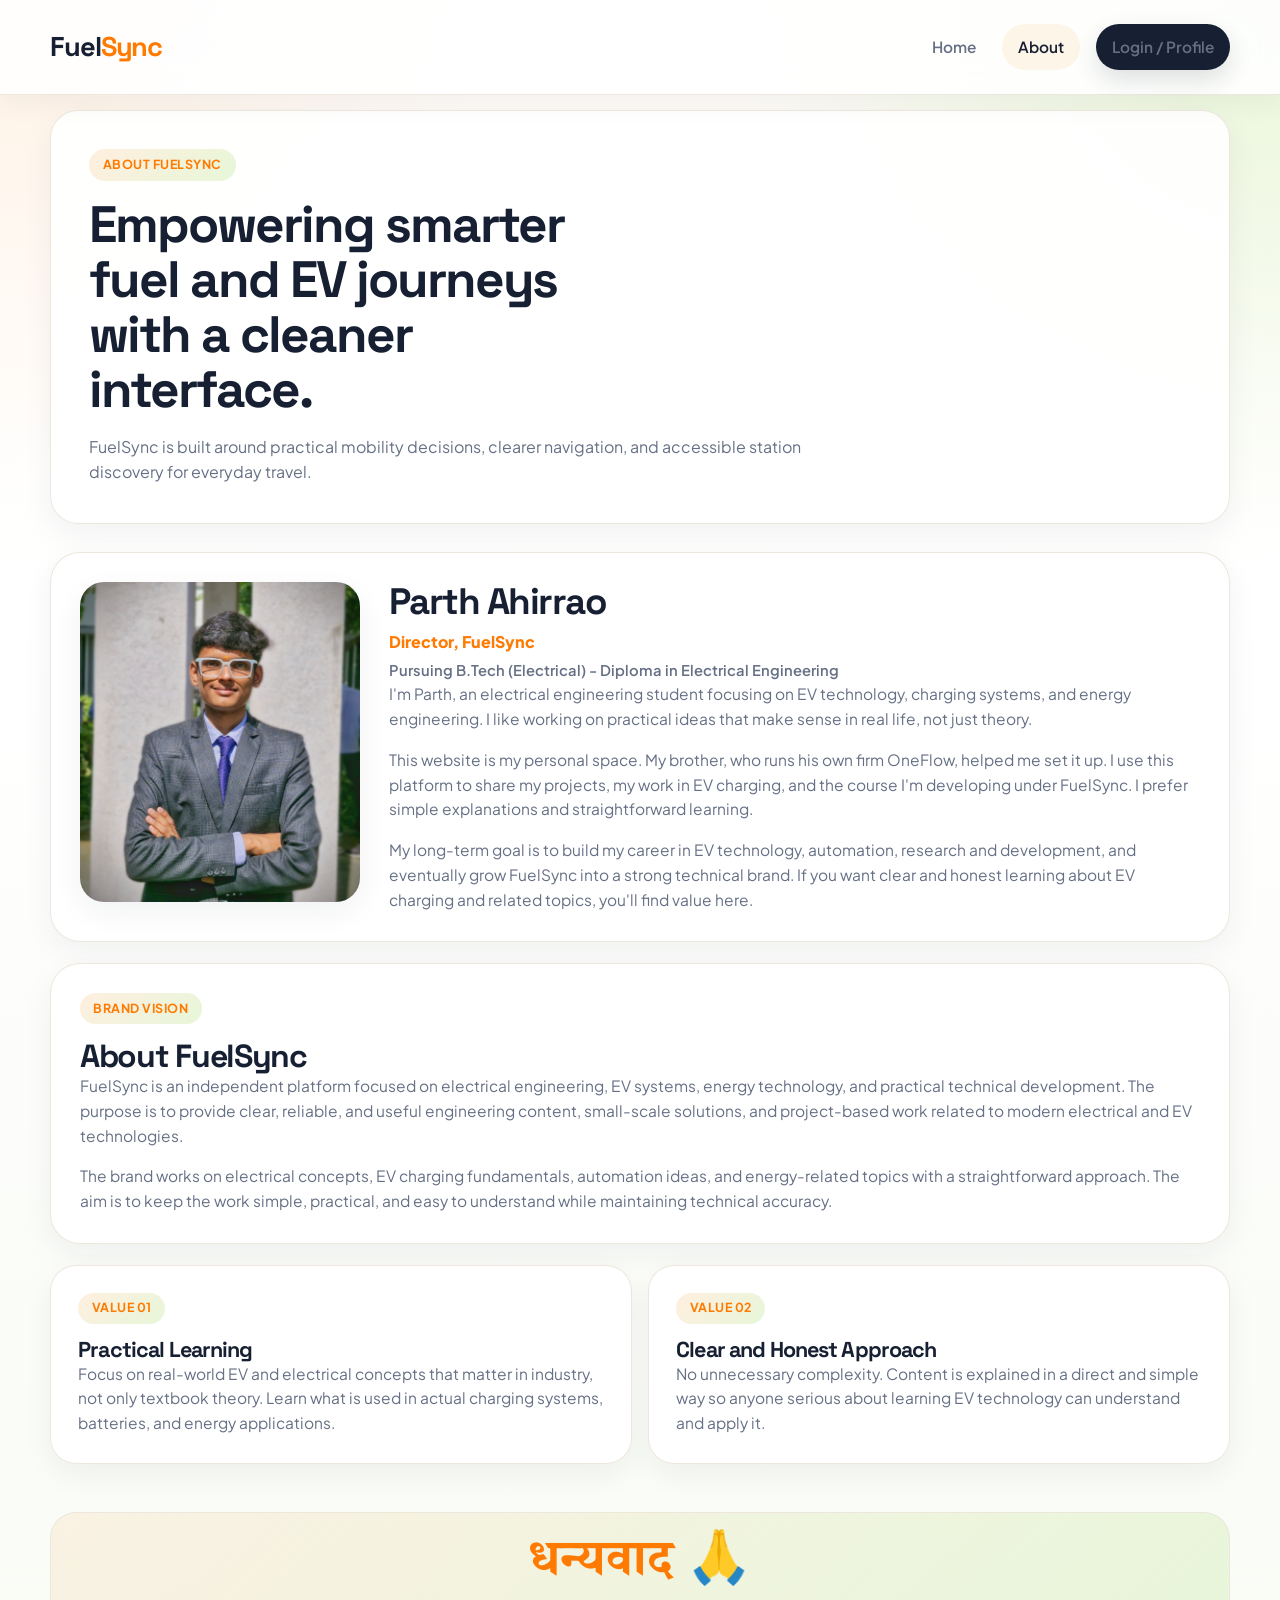
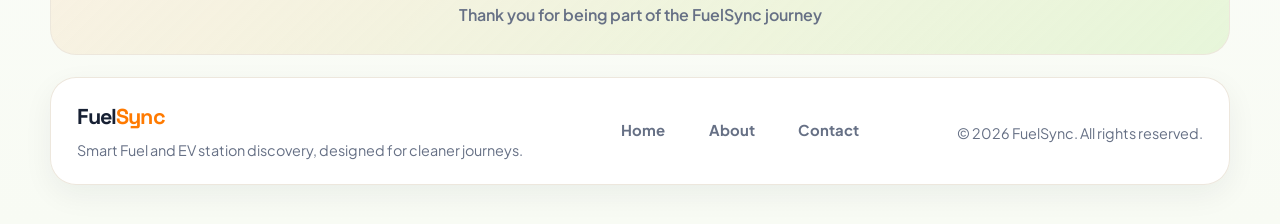
==== commit 90e3b0f7: "Add files via upload" ====
--- a/about.html
+++ b/about.html
@@ -1,5 +1,6 @@
 <!DOCTYPE html>
 <html lang="en">
+
 <head>
   <meta charset="UTF-8" />
   <meta name="viewport" content="width=device-width, initial-scale=1.0" />
@@ -7,9 +8,12 @@
 
   <link rel="preconnect" href="https://fonts.googleapis.com" />
   <link rel="preconnect" href="https://fonts.gstatic.com" crossorigin />
-  <link href="https://fonts.googleapis.com/css2?family=Noto+Serif+Devanagari:wght@700&family=Plus+Jakarta+Sans:wght@400;500;600;700;800&family=Space+Grotesk:wght@500;700&display=swap" rel="stylesheet" />
+  <link
+    href="https://fonts.googleapis.com/css2?family=Noto+Serif+Devanagari:wght@700&family=Plus+Jakarta+Sans:wght@400;500;600;700;800&family=Space+Grotesk:wght@500;700&display=swap"
+    rel="stylesheet" />
   <link rel="stylesheet" href="style.css" />
 </head>
+
 <body class="about-page">
   <header class="navbar">
     <div class="nav-shell page-shell">
@@ -28,14 +32,15 @@
       <div class="about-hero-card">
         <span class="section-tag">About FuelSync</span>
         <h1>Empowering smarter fuel and EV journeys with a cleaner interface.</h1>
-        <p>FuelSync is built around practical mobility decisions, clearer navigation, and accessible station discovery for everyday travel.</p>
+        <p>FuelSync is built around practical mobility decisions, clearer navigation, and accessible station discovery
+          for everyday travel.</p>
       </div>
     </div>
   </section>
 
   <main class="about-container page-shell">
     <section class="about-card founder-section">
-      <img src="https://images.unsplash.com/photo-1556157382-97eda2d62296?auto=format&fit=crop&q=80&w=600" alt="Parth Ahirrao" class="founder-image" />
+      <img src="ownerimg.jpeg" alt="Parth Ahirrao" class="founder-image" />
 
       <div class="founder-content">
         <h2>Parth Ahirrao</h2>
@@ -45,30 +50,41 @@
           <span>Pursuing B.Tech (Electrical) - Diploma in Electrical Engineering</span>
         </div>
 
-        <p>I'm Parth, an electrical engineering student focusing on EV technology, charging systems, and energy engineering. I like working on practical ideas that make sense in real life, not just theory.</p>
-        <p>This website is my personal space. My brother, who runs his own firm OneFlow, helped me set it up. I use this platform to share my projects, my work in EV charging, and the course I'm developing under FuelSync. I prefer simple explanations and straightforward learning.</p>
-        <p>My long-term goal is to build my career in EV technology, automation, research and development, and eventually grow FuelSync into a strong technical brand. If you want clear and honest learning about EV charging and related topics, you'll find value here.</p>
+        <p>I'm Parth, an electrical engineering student focusing on EV technology, charging systems, and energy
+          engineering. I like working on practical ideas that make sense in real life, not just theory.</p>
+        <p>This website is my personal space. My brother, who runs his own firm OneFlow, helped me set it up. I use this
+          platform to share my projects, my work in EV charging, and the course I'm developing under FuelSync. I prefer
+          simple explanations and straightforward learning.</p>
+        <p>My long-term goal is to build my career in EV technology, automation, research and development, and
+          eventually grow FuelSync into a strong technical brand. If you want clear and honest learning about EV
+          charging and related topics, you'll find value here.</p>
       </div>
     </section>
 
     <section class="about-card about-brand">
       <span class="section-tag">Brand Vision</span>
       <h2>About FuelSync</h2>
-      <p>FuelSync is an independent platform focused on electrical engineering, EV systems, energy technology, and practical technical development. The purpose is to provide clear, reliable, and useful engineering content, small-scale solutions, and project-based work related to modern electrical and EV technologies.</p>
-      <p>The brand works on electrical concepts, EV charging fundamentals, automation ideas, and energy-related topics with a straightforward approach. The aim is to keep the work simple, practical, and easy to understand while maintaining technical accuracy.</p>
+      <p>FuelSync is an independent platform focused on electrical engineering, EV systems, energy technology, and
+        practical technical development. The purpose is to provide clear, reliable, and useful engineering content,
+        small-scale solutions, and project-based work related to modern electrical and EV technologies.</p>
+      <p>The brand works on electrical concepts, EV charging fundamentals, automation ideas, and energy-related topics
+        with a straightforward approach. The aim is to keep the work simple, practical, and easy to understand while
+        maintaining technical accuracy.</p>
     </section>
 
     <section class="values-section">
       <div class="value-card">
         <span class="section-tag">Value 01</span>
         <h3>Practical Learning</h3>
-        <p>Focus on real-world EV and electrical concepts that matter in industry, not only textbook theory. Learn what is used in actual charging systems, batteries, and energy applications.</p>
+        <p>Focus on real-world EV and electrical concepts that matter in industry, not only textbook theory. Learn what
+          is used in actual charging systems, batteries, and energy applications.</p>
       </div>
 
       <div class="value-card">
         <span class="section-tag">Value 02</span>
         <h3>Clear and Honest Approach</h3>
-        <p>No unnecessary complexity. Content is explained in a direct and simple way so anyone serious about learning EV technology can understand and apply it.</p>
+        <p>No unnecessary complexity. Content is explained in a direct and simple way so anyone serious about learning
+          EV technology can understand and apply it.</p>
       </div>
     </section>
   </main>
@@ -99,4 +115,5 @@
     </div>
   </footer>
 </body>
-</html>
+
+</html>
--- a/style.css
+++ b/style.css
@@ -538,6 +538,61 @@
   transform: translateY(-1px);
 }
 
+/* ── City Selector (floating on map) ── */
+.city-selector {
+  position: absolute;
+  top: 1.25rem;
+  left: 1.25rem;
+  z-index: 1000;
+  display: flex;
+  gap: 5px;
+  padding: 5px 6px;
+  border-radius: 14px;
+  background: rgba(15, 23, 42, 0.82);
+  backdrop-filter: blur(12px);
+  border: 1px solid rgba(255, 255, 255, 0.08);
+  box-shadow: 0 4px 20px rgba(0, 0, 0, 0.25);
+}
+
+.city-btn {
+  padding: 6px 14px;
+  border: none;
+  border-radius: 9px;
+  font-size: 0.78rem;
+  font-weight: 700;
+  cursor: pointer;
+  background: rgba(255, 255, 255, 0.08);
+  color: rgba(255, 255, 255, 0.6);
+  transition: all 0.22s ease;
+  font-family: var(--font-body);
+  letter-spacing: 0.02em;
+}
+
+.city-btn:hover {
+  background: rgba(255, 255, 255, 0.16);
+  color: #fff;
+}
+
+.city-btn.active {
+  background: linear-gradient(135deg, var(--primary), #ff9330);
+  color: #fff;
+  box-shadow: 0 3px 12px rgba(255, 122, 0, 0.35);
+}
+
+.city-btn:disabled {
+  cursor: not-allowed;
+  opacity: 0.5;
+}
+
+.city-selector.loading {
+  animation: selectorPulse 1.2s ease-in-out infinite;
+}
+
+@keyframes selectorPulse {
+  0%, 100% { box-shadow: 0 4px 20px rgba(0, 0, 0, 0.25); }
+  50% { box-shadow: 0 4px 24px rgba(255, 122, 0, 0.35); }
+}
+
 .user-marker {
   width: 20px;
   height: 20px;
@@ -1071,6 +1126,38 @@
   background: var(--cng-color);
 }
 
+.smart-confidence-badge {
+  display: inline-flex;
+  align-items: center;
+  justify-content: center;
+  margin: 0 0 0.7rem;
+  padding: 0.3rem 0.65rem;
+  border-radius: var(--radius-pill);
+  color: #ffffff;
+  font-size: 0.72rem;
+  font-weight: 800;
+}
+
+.smart-confidence-high {
+  background: #16a34a;
+}
+
+.smart-confidence-medium {
+  background: #f59e0b;
+}
+
+.smart-confidence-low {
+  background: #ef4444;
+}
+
+.smart-explanation {
+  margin: 0 0 0.8rem;
+  color: var(--text-muted);
+  font-size: 0.82rem;
+  font-weight: 600;
+  line-height: 1.4;
+}
+
 .popup-nav-btn {
   display: inline-flex;
   width: 100%;
